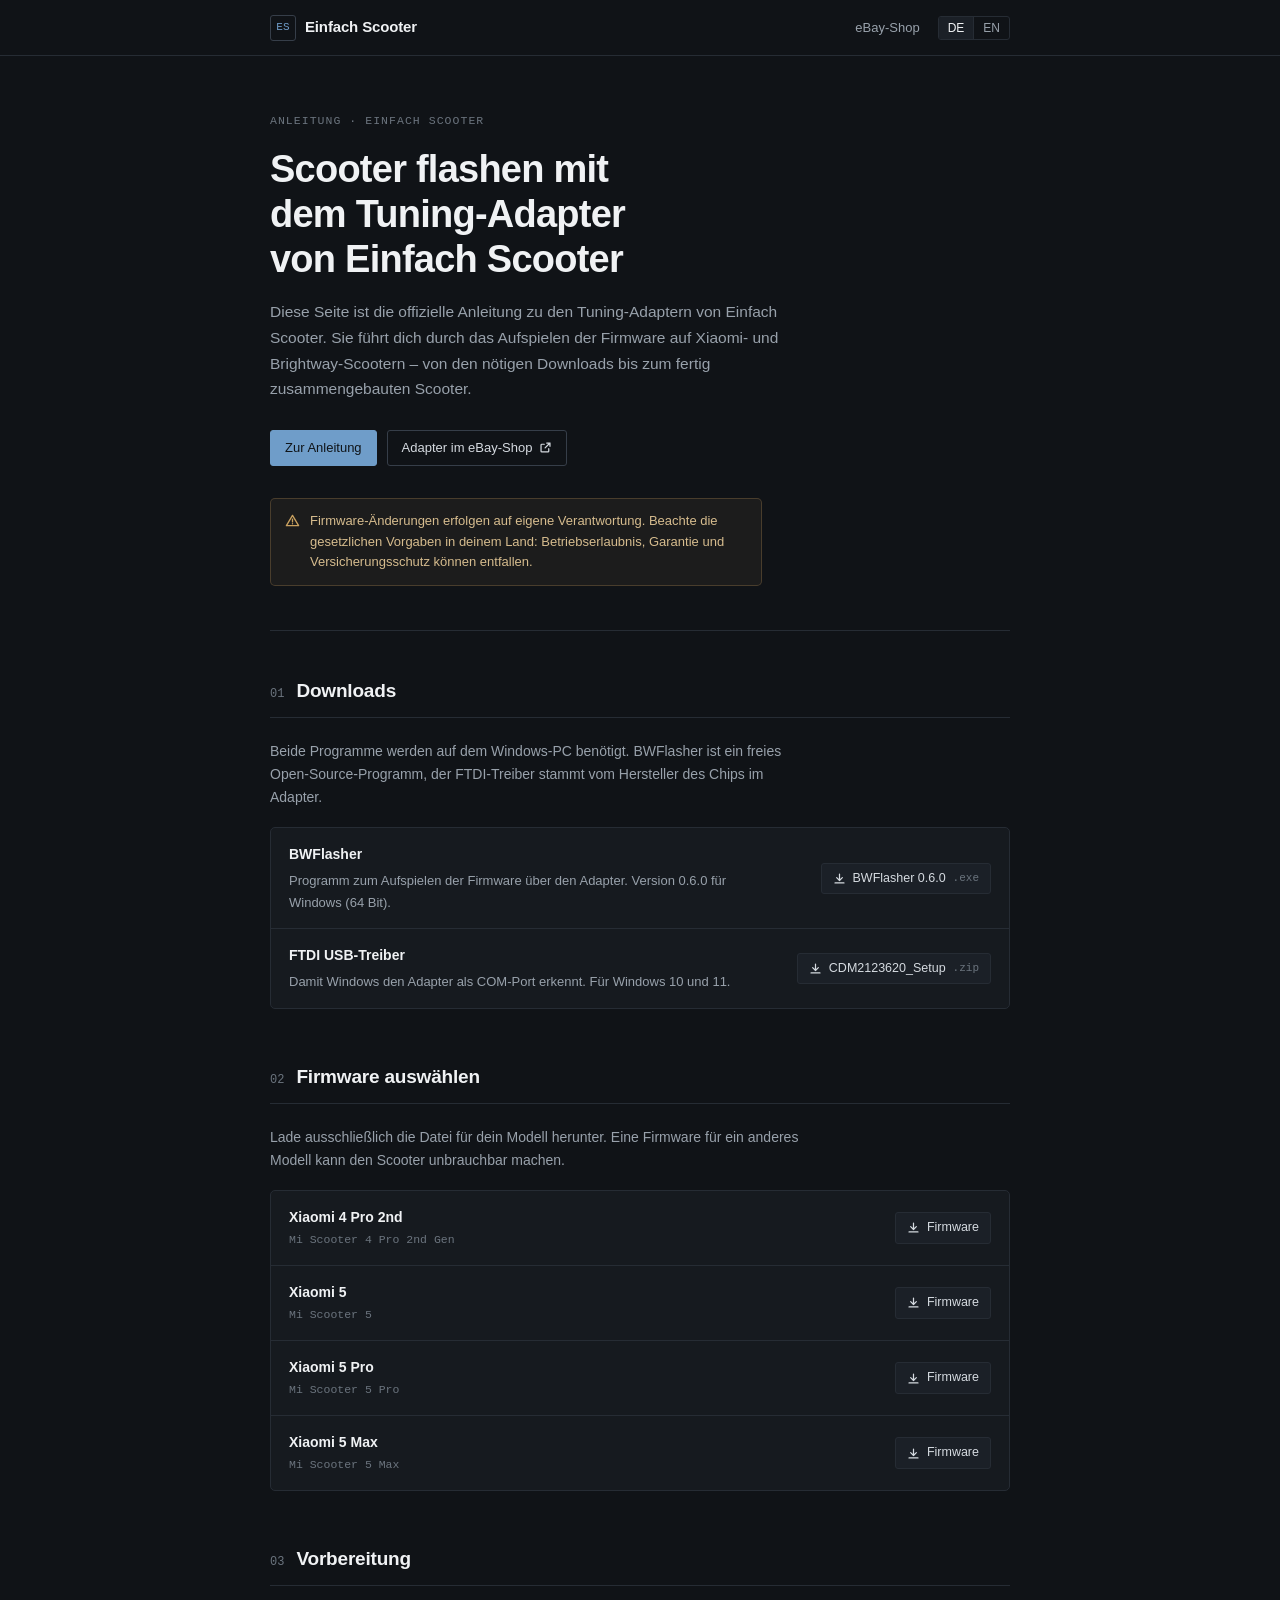
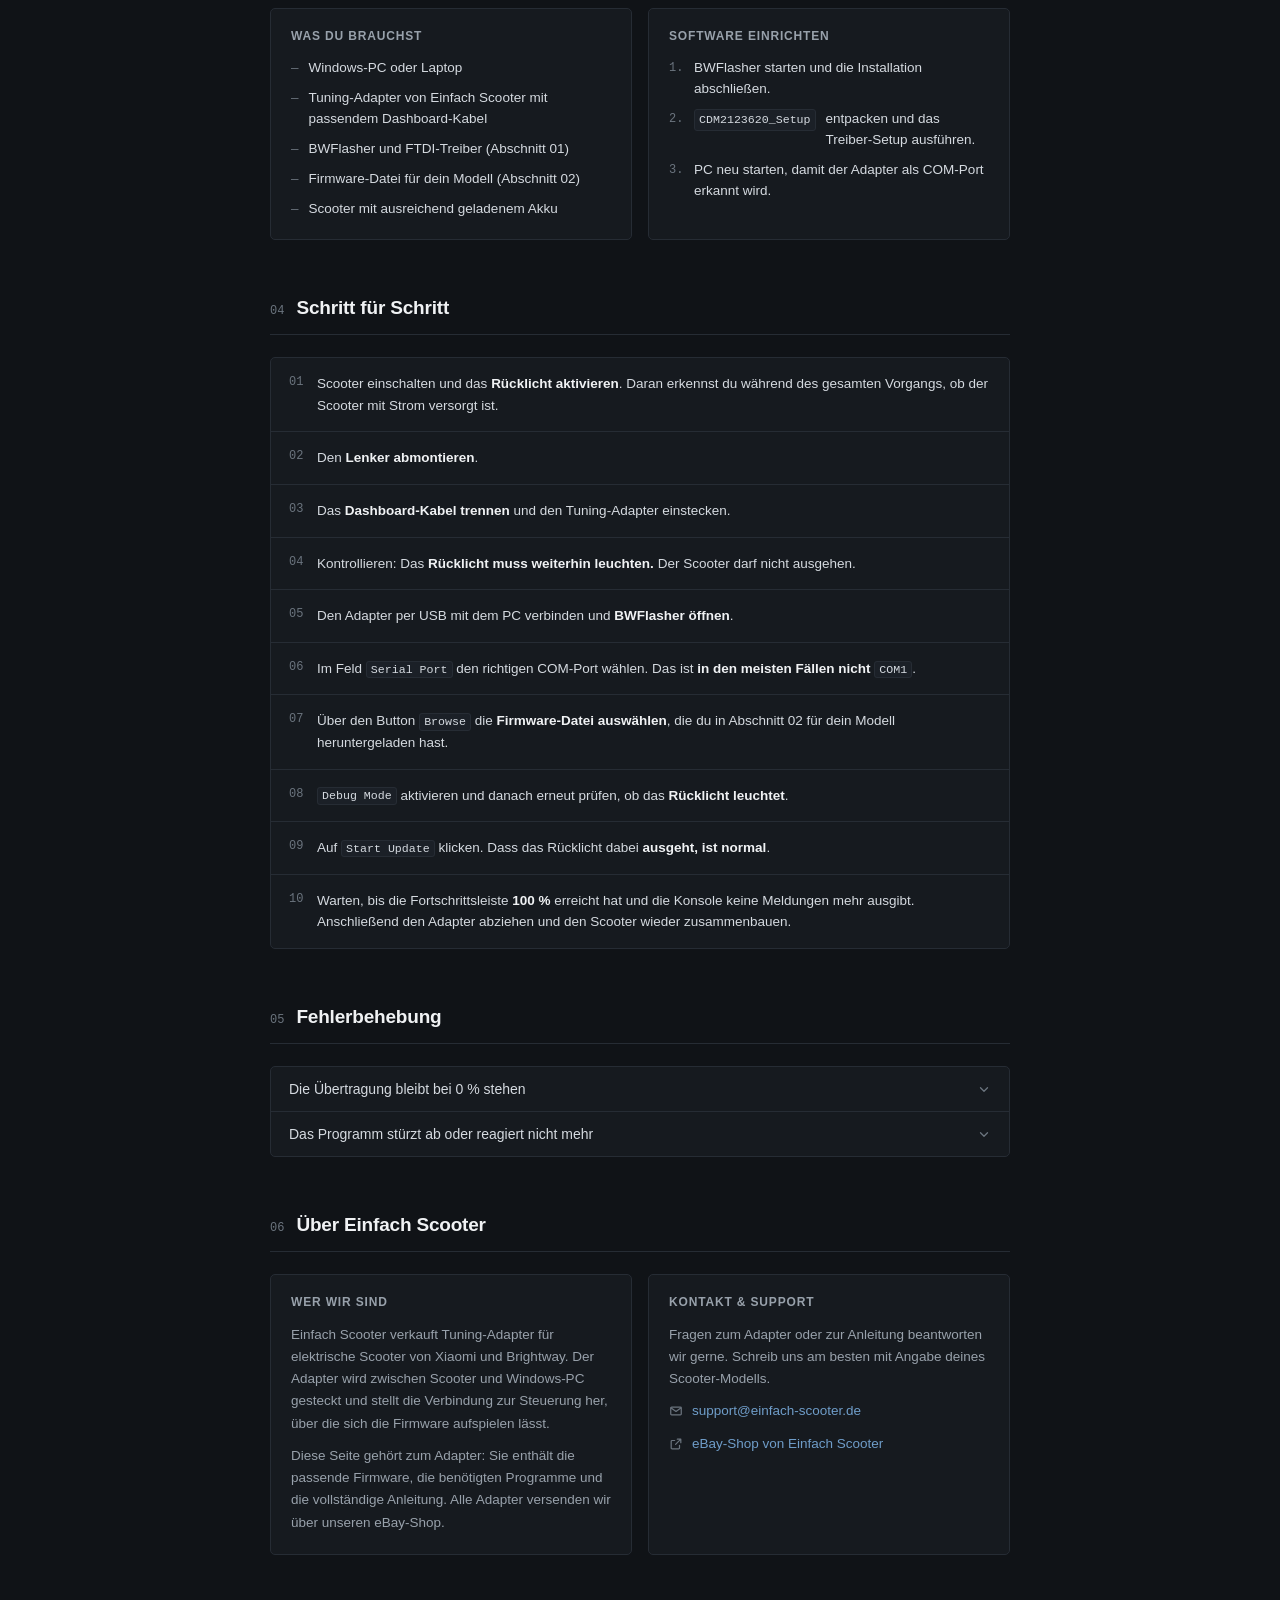
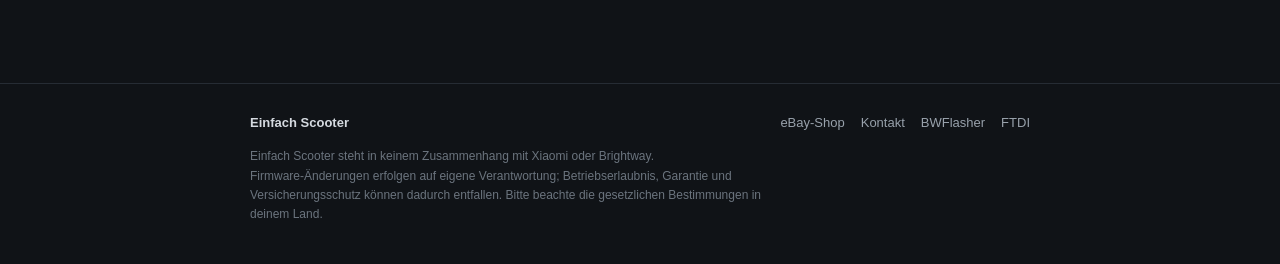
==== index.html @ 47e50030 "Updated Design" ====
<!DOCTYPE html>
<html lang="de">
<head>
  <meta charset="UTF-8">
  <meta name="viewport" content="width=device-width, initial-scale=1.0">

  <!-- ─── SUCHMASCHINEN ──────────────────────────────────────────
       Der Markenname steht bewusst am Anfang von Titel und
       Beschreibung und wiederholt sich in Überschrift, Fließtext
       und den strukturierten Daten weiter unten. -->
  <title>Einfach Scooter – Tuning-Adapter für Xiaomi- und Brightway-Scooter</title>
  <meta name="description" content="Einfach Scooter: Tuning-Adapter für Xiaomi- und Brightway-E-Scooter. Die offizielle Anleitung zum Aufspielen der Firmware – Schritt für Schritt, mit Downloads und Support.">
  <meta name="author" content="Einfach Scooter">
  <meta name="robots" content="index, follow, max-image-preview:large">
  <link rel="canonical" href="https://einfach-scooter.de/">

  <meta property="og:site_name" content="Einfach Scooter">
  <meta property="og:title" content="Einfach Scooter – Tuning-Adapter für Xiaomi- und Brightway-Scooter">
  <meta property="og:description" content="Die offizielle Anleitung von Einfach Scooter: Firmware auf Xiaomi- und Brightway-Scooter aufspielen – Schritt für Schritt.">
  <meta property="og:type" content="website">
  <meta property="og:url" content="https://einfach-scooter.de/">
  <meta property="og:locale" content="de_DE">
  <meta property="og:locale:alternate" content="en_US">
  <meta name="twitter:card" content="summary">

  <link rel="icon" href="assets/favicon.svg" type="image/svg+xml">

  <!-- Stylesheets: Tokens → Basis → Layout → Komponenten (Reihenfolge beachten) -->
  <link rel="stylesheet" href="assets/css/tokens.css">
  <link rel="stylesheet" href="assets/css/base.css">
  <link rel="stylesheet" href="assets/css/layout.css">
  <link rel="stylesheet" href="assets/css/components.css">

  <!-- Skripte: translations.js vor i18n.js, alle mit defer -->
  <script src="assets/js/translations.js" defer></script>
  <script src="assets/js/i18n.js" defer></script>
  <script src="assets/js/main.js" defer></script>

  <!-- ─── STRUKTURIERTE DATEN ────────────────────────────────────
       Sagt Google, dass hinter der Domain das Unternehmen
       "Einfach Scooter" steht, und verknüpft es mit dem eBay-Shop.
       Muss inline stehen (JSON-LD lässt sich nicht auslagern). -->
  <script type="application/ld+json">
  {
    "@context": "https://schema.org",
    "@graph": [
      {
        "@type": "Organization",
        "@id": "https://einfach-scooter.de/#organisation",
        "name": "Einfach Scooter",
        "alternateName": ["Einfach-Scooter", "einfach-scooter.de"],
        "url": "https://einfach-scooter.de/",
        "email": "support@einfach-scooter.de",
        "description": "Einfach Scooter verkauft Tuning-Adapter, mit denen sich die Firmware von Xiaomi- und Brightway-E-Scootern über einen Windows-PC aufspielen lässt.",
        "areaServed": "DE",
        "sameAs": ["https://www.ebay.de/usr/einfach_scooter"]
      },
      {
        "@type": "WebSite",
        "@id": "https://einfach-scooter.de/#website",
        "url": "https://einfach-scooter.de/",
        "name": "Einfach Scooter",
        "alternateName": "Einfach-Scooter",
        "inLanguage": "de-DE",
        "publisher": { "@id": "https://einfach-scooter.de/#organisation" }
      },
      {
        "@type": "HowTo",
        "@id": "https://einfach-scooter.de/#anleitung",
        "name": "Scooter-Firmware mit dem Tuning-Adapter von Einfach Scooter aufspielen",
        "description": "Anleitung zum Aufspielen der Firmware auf Xiaomi- und Brightway-Scooter mit dem Tuning-Adapter von Einfach Scooter und der Software BWFlasher.",
        "inLanguage": "de-DE",
        "totalTime": "PT30M",
        "publisher": { "@id": "https://einfach-scooter.de/#organisation" },
        "supply": [
          { "@type": "HowToSupply", "name": "Xiaomi- oder Brightway-Scooter" },
          { "@type": "HowToSupply", "name": "Firmware-Datei für das eigene Modell" }
        ],
        "tool": [
          { "@type": "HowToTool", "name": "Tuning-Adapter von Einfach Scooter" },
          { "@type": "HowToTool", "name": "Windows-PC oder Laptop" },
          { "@type": "HowToTool", "name": "BWFlasher" }
        ],
        "step": [
          { "@type": "HowToStep", "position": 1, "name": "Scooter einschalten", "text": "Scooter einschalten und das Rücklicht aktivieren. Daran erkennst du während des gesamten Vorgangs, ob der Scooter mit Strom versorgt ist." },
          { "@type": "HowToStep", "position": 2, "name": "Lenker abnehmen", "text": "Den Lenker vom Scooter abmontieren." },
          { "@type": "HowToStep", "position": 3, "name": "Adapter anschließen", "text": "Das Dashboard-Kabel trennen und den Tuning-Adapter einstecken." },
          { "@type": "HowToStep", "position": 4, "name": "Stromversorgung prüfen", "text": "Kontrollieren, ob das Rücklicht weiterhin leuchtet. Der Scooter darf nicht ausgehen." },
          { "@type": "HowToStep", "position": 5, "name": "Mit dem PC verbinden", "text": "Den Adapter per USB mit dem PC verbinden und BWFlasher öffnen." },
          { "@type": "HowToStep", "position": 6, "name": "COM-Port wählen", "text": "Im Feld Serial Port den richtigen COM-Port auswählen. In den meisten Fällen ist das nicht COM1." },
          { "@type": "HowToStep", "position": 7, "name": "Firmware auswählen", "text": "Über den Button Browse die zuvor heruntergeladene Firmware-Datei für das eigene Scooter-Modell auswählen." },
          { "@type": "HowToStep", "position": 8, "name": "Debug Mode aktivieren", "text": "Debug Mode aktivieren und anschließend erneut prüfen, ob das Rücklicht leuchtet." },
          { "@type": "HowToStep", "position": 9, "name": "Übertragung starten", "text": "Auf Start Update klicken. Dass das Rücklicht dabei ausgeht, ist normal." },
          { "@type": "HowToStep", "position": 10, "name": "Abschließen", "text": "Warten, bis die Fortschrittsleiste 100 Prozent erreicht hat und die Konsole keine Meldungen mehr ausgibt. Danach den Adapter abziehen und den Scooter wieder zusammenbauen." }
        ]
      }
    ]
  }
  </script>
</head>

<body>

<!-- ─── HEADER ─────────────────────────────────────────────────── -->
<header class="site-header">
  <div class="header-inner">
    <a class="brand" href="/">
      <span class="brand-mark" aria-hidden="true">ES</span>
      <span class="brand-name">Einfach Scooter</span>
    </a>

    <div class="header-nav">
      <a class="header-link" href="https://www.ebay.de/usr/einfach_scooter" target="_blank" rel="noopener"
         data-i18n="nav.shop">eBay-Shop</a>
      <nav class="lang-switch" aria-label="Sprachauswahl" data-i18n-aria-label="nav.lang.aria">
        <button type="button" class="active" data-lang="de" aria-pressed="true" lang="de">DE</button>
        <button type="button" data-lang="en" aria-pressed="false" lang="en">EN</button>
      </nav>
    </div>
  </div>
</header>

<!-- ─── MAIN ───────────────────────────────────────────────────── -->
<main>

  <!-- EINSTIEG -->
  <section class="hero" aria-labelledby="hero-title">
    <p class="kicker" data-i18n="hero.kicker">Anleitung · Einfach Scooter</p>

    <h1 id="hero-title" data-i18n="hero.title">Scooter flashen mit dem Tuning-Adapter von Einfach Scooter</h1>

    <p class="lead" data-i18n="hero.lead">Diese Seite ist die offizielle Anleitung zu den Tuning-Adaptern von Einfach Scooter. Sie führt dich durch das Aufspielen der Firmware auf Xiaomi- und Brightway-Scootern – von den nötigen Downloads bis zum fertig zusammengebauten Scooter.</p>

    <div class="hero-actions">
      <a class="btn btn-primary" href="#anleitung" data-i18n="hero.cta.guide">Zur Anleitung</a>
      <a class="btn btn-secondary" href="https://www.ebay.de/usr/einfach_scooter" target="_blank" rel="noopener">
        <span data-i18n="hero.cta.shop">Adapter im eBay-Shop</span>
        <svg width="13" height="13" viewBox="0 0 16 16" fill="none" stroke="currentColor" stroke-width="1.5" stroke-linecap="round" stroke-linejoin="round" aria-hidden="true"><path d="M9.5 2.5h4v4M13.5 2.5 7.5 8.5M12 9.5v3a1 1 0 0 1-1 1H3.5a1 1 0 0 1-1-1V5a1 1 0 0 1 1-1h3"/></svg>
      </a>
    </div>

    <p class="notice notice-warn" role="note">
      <svg width="15" height="15" viewBox="0 0 16 16" fill="none" stroke="currentColor" stroke-width="1.4" stroke-linecap="round" stroke-linejoin="round" aria-hidden="true"><path d="M8 2.5 14.5 13.5h-13z"/><path d="M8 6.5v3"/><path d="M8 11.4v.1"/></svg>
      <span data-i18n="hero.warning">Firmware-Änderungen erfolgen auf eigene Verantwortung. Beachte die gesetzlichen Vorgaben in deinem Land: Betriebserlaubnis, Garantie und Versicherungsschutz können entfallen.</span>
    </p>
  </section>

  <!-- 01 – DOWNLOADS -->
  <section class="section" id="downloads" aria-labelledby="h-downloads">
    <div class="section-head">
      <span class="num">01</span>
      <h2 id="h-downloads">Downloads</h2>
    </div>

    <p class="section-intro" data-i18n="dl.intro">Beide Programme werden auf dem Windows-PC benötigt. BWFlasher ist ein freies Open-Source-Programm, der FTDI-Treiber stammt vom Hersteller des Chips im Adapter.</p>

    <div class="item-list">

      <div class="item">
        <div class="item-text">
          <div class="item-title">BWFlasher</div>
          <p class="item-desc" data-i18n="dl.flasher.desc">Programm zum Aufspielen der Firmware über den Adapter. Version 0.6.0 für Windows (64 Bit).</p>
        </div>
        <a class="btn btn-quiet"
           href="https://github.com/scooterteam/bw-flasher/releases/download/v0.6.0/bwflasher-v0.6.0-windows-x64.exe"
           target="_blank" rel="noopener"
           aria-label="BWFlasher Version 0.6.0 herunterladen" data-i18n-aria-label="dl.flasher.aria">
          <svg width="13" height="13" viewBox="0 0 16 16" fill="none" stroke="currentColor" stroke-width="1.5" stroke-linecap="round" stroke-linejoin="round" aria-hidden="true"><path d="M8 2.5v8M4.5 7l3.5 3.5L11.5 7M2.5 13.5h11"/></svg>
          BWFlasher 0.6.0 <span class="ext">.exe</span>
        </a>
      </div>

      <div class="item">
        <div class="item-text">
          <div class="item-title">FTDI USB-Treiber</div>
          <p class="item-desc" data-i18n="dl.driver.desc">Damit Windows den Adapter als COM-Port erkennt. Für Windows 10 und 11.</p>
        </div>
        <a class="btn btn-quiet"
           href="https://ftdichip.com/wp-content/uploads/2025/03/CDM2123620_Setup.zip"
           target="_blank" rel="noopener"
           aria-label="FTDI USB-Treiber herunterladen" data-i18n-aria-label="dl.driver.aria">
          <svg width="13" height="13" viewBox="0 0 16 16" fill="none" stroke="currentColor" stroke-width="1.5" stroke-linecap="round" stroke-linejoin="round" aria-hidden="true"><path d="M8 2.5v8M4.5 7l3.5 3.5L11.5 7M2.5 13.5h11"/></svg>
          CDM2123620_Setup <span class="ext">.zip</span>
        </a>
      </div>

    </div>
  </section>

  <!-- 02 – FIRMWARE -->
  <section class="section" id="firmware" aria-labelledby="h-firmware">
    <div class="section-head">
      <span class="num">02</span>
      <h2 id="h-firmware" data-i18n="sec.firmware">Firmware auswählen</h2>
    </div>

    <p class="section-intro" data-i18n="fw.intro">Lade ausschließlich die Datei für dein Modell herunter. Eine Firmware für ein anderes Modell kann den Scooter unbrauchbar machen.</p>

    <div class="item-list">

      <div class="item">
        <div class="item-text">
          <div class="item-title">Xiaomi 4 Pro 2nd</div>
          <div class="item-sub">Mi Scooter 4 Pro 2nd Gen</div>
        </div>
        <a class="btn btn-quiet"
           href="https://drive.google.com/file/d/1cXcERYIk_3RZgrzDqdbPtiiTFW8TCHFD/view?usp=drive_link"
           target="_blank" rel="noopener"
           aria-label="Firmware für Xiaomi 4 Pro 2nd herunterladen" data-i18n-aria-label="fw.4pro2nd.aria">
          <svg width="13" height="13" viewBox="0 0 16 16" fill="none" stroke="currentColor" stroke-width="1.5" stroke-linecap="round" stroke-linejoin="round" aria-hidden="true"><path d="M8 2.5v8M4.5 7l3.5 3.5L11.5 7M2.5 13.5h11"/></svg>
          Firmware
        </a>
      </div>

      <div class="item">
        <div class="item-text">
          <div class="item-title">Xiaomi 5</div>
          <div class="item-sub">Mi Scooter 5</div>
        </div>
        <a class="btn btn-quiet"
           href="https://drive.google.com/file/d/1UgfIK0ndv4GoPXxU4kr4a2miVh7mh7or/view?usp=drive_link"
           target="_blank" rel="noopener"
           aria-label="Firmware für Xiaomi 5 herunterladen" data-i18n-aria-label="fw.5.aria">
          <svg width="13" height="13" viewBox="0 0 16 16" fill="none" stroke="currentColor" stroke-width="1.5" stroke-linecap="round" stroke-linejoin="round" aria-hidden="true"><path d="M8 2.5v8M4.5 7l3.5 3.5L11.5 7M2.5 13.5h11"/></svg>
          Firmware
        </a>
      </div>

      <div class="item">
        <div class="item-text">
          <div class="item-title">Xiaomi 5 Pro</div>
          <div class="item-sub">Mi Scooter 5 Pro</div>
        </div>
        <a class="btn btn-quiet"
           href="https://drive.google.com/file/d/1-yK7X5Hzifv_BhWmn2svs27mrVb_5btl/view?usp=drive_link"
           target="_blank" rel="noopener"
           aria-label="Firmware für Xiaomi 5 Pro herunterladen" data-i18n-aria-label="fw.5pro.aria">
          <svg width="13" height="13" viewBox="0 0 16 16" fill="none" stroke="currentColor" stroke-width="1.5" stroke-linecap="round" stroke-linejoin="round" aria-hidden="true"><path d="M8 2.5v8M4.5 7l3.5 3.5L11.5 7M2.5 13.5h11"/></svg>
          Firmware
        </a>
      </div>

      <div class="item">
        <div class="item-text">
          <div class="item-title">Xiaomi 5 Max</div>
          <div class="item-sub">Mi Scooter 5 Max</div>
        </div>
        <a class="btn btn-quiet"
           href="https://drive.google.com/file/d/1B_A8j-EfOqr08F6HRNw8s_yZGOCofx04/view?usp=drive_link"
           target="_blank" rel="noopener"
           aria-label="Firmware für Xiaomi 5 Max herunterladen" data-i18n-aria-label="fw.5max.aria">
          <svg width="13" height="13" viewBox="0 0 16 16" fill="none" stroke="currentColor" stroke-width="1.5" stroke-linecap="round" stroke-linejoin="round" aria-hidden="true"><path d="M8 2.5v8M4.5 7l3.5 3.5L11.5 7M2.5 13.5h11"/></svg>
          Firmware
        </a>
      </div>

    </div>
  </section>

  <!-- 03 – VORBEREITUNG -->
  <section class="section" id="vorbereitung" aria-labelledby="h-prep">
    <div class="section-head">
      <span class="num">03</span>
      <h2 id="h-prep" data-i18n="sec.prep">Vorbereitung</h2>
    </div>

    <div class="panel-grid">

      <div class="panel">
        <h3 data-i18n="prep.need.title">Was du brauchst</h3>
        <ul>
          <li data-i18n="prep.need.1">Windows-PC oder Laptop</li>
          <li data-i18n="prep.need.2">Tuning-Adapter von Einfach Scooter mit passendem Dashboard-Kabel</li>
          <li data-i18n="prep.need.3">BWFlasher und FTDI-Treiber (Abschnitt 01)</li>
          <li data-i18n="prep.need.4">Firmware-Datei für dein Modell (Abschnitt 02)</li>
          <li data-i18n="prep.need.5">Scooter mit ausreichend geladenem Akku</li>
        </ul>
      </div>

      <div class="panel">
        <h3 data-i18n="prep.setup.title">Software einrichten</h3>
        <ol>
          <li data-i18n="prep.setup.1">BWFlasher starten und die Installation abschließen.</li>
          <li data-i18n="prep.setup.2"><code>CDM2123620_Setup</code> entpacken und das Treiber-Setup ausführen.</li>
          <li data-i18n="prep.setup.3">PC neu starten, damit der Adapter als COM-Port erkannt wird.</li>
        </ol>
      </div>

    </div>
  </section>

  <!-- 04 – ANLEITUNG -->
  <section class="section" id="anleitung" aria-labelledby="h-steps">
    <div class="section-head">
      <span class="num">04</span>
      <h2 id="h-steps" data-i18n="sec.steps">Schritt für Schritt</h2>
    </div>

    <ol class="steps" aria-label="Anleitung zum Aufspielen der Firmware" data-i18n-aria-label="steps.list.aria">

      <li class="step">
        <div class="step-num">01</div>
        <div class="step-body" data-i18n="steps.1">Scooter einschalten und das <strong>Rücklicht aktivieren</strong>. Daran erkennst du während des gesamten Vorgangs, ob der Scooter mit Strom versorgt ist.</div>
      </li>

      <li class="step">
        <div class="step-num">02</div>
        <div class="step-body" data-i18n="steps.2">Den <strong>Lenker abmontieren</strong>.</div>
      </li>

      <li class="step">
        <div class="step-num">03</div>
        <div class="step-body" data-i18n="steps.3">Das <strong>Dashboard-Kabel trennen</strong> und den Tuning-Adapter einstecken.</div>
      </li>

      <li class="step">
        <div class="step-num">04</div>
        <div class="step-body" data-i18n="steps.4">Kontrollieren: Das <strong>Rücklicht muss weiterhin leuchten.</strong> Der Scooter darf nicht ausgehen.</div>
      </li>

      <li class="step">
        <div class="step-num">05</div>
        <div class="step-body" data-i18n="steps.5">Den Adapter per USB mit dem PC verbinden und <strong>BWFlasher öffnen</strong>.</div>
      </li>

      <li class="step">
        <div class="step-num">06</div>
        <div class="step-body" data-i18n="steps.6">Im Feld <code>Serial Port</code> den richtigen COM-Port wählen. Das ist <strong>in den meisten Fällen nicht</strong> <code>COM1</code>.</div>
      </li>

      <li class="step">
        <div class="step-num">07</div>
        <div class="step-body" data-i18n="steps.7">Über den Button <code>Browse</code> die <strong>Firmware-Datei auswählen</strong>, die du in Abschnitt 02 für dein Modell heruntergeladen hast.</div>
      </li>

      <li class="step">
        <div class="step-num">08</div>
        <div class="step-body" data-i18n="steps.8"><code>Debug Mode</code> aktivieren und danach erneut prüfen, ob das <strong>Rücklicht leuchtet</strong>.</div>
      </li>

      <li class="step">
        <div class="step-num">09</div>
        <div class="step-body" data-i18n="steps.9">Auf <code>Start Update</code> klicken. Dass das Rücklicht dabei <strong>ausgeht, ist normal</strong>.</div>
      </li>

      <li class="step">
        <div class="step-num">10</div>
        <div class="step-body" data-i18n="steps.10">Warten, bis die Fortschrittsleiste <strong>100&nbsp;%</strong> erreicht hat und die Konsole keine Meldungen mehr ausgibt. Anschließend den Adapter abziehen und den Scooter wieder zusammenbauen.</div>
      </li>

    </ol>
  </section>

  <!-- 05 – FEHLERBEHEBUNG -->
  <section class="section" id="hilfe" aria-labelledby="h-trouble">
    <div class="section-head">
      <span class="num">05</span>
      <h2 id="h-trouble" data-i18n="sec.trouble">Fehlerbehebung</h2>
    </div>

    <div class="faq">

      <div class="faq-item">
        <button type="button" class="faq-trigger" aria-expanded="false">
          <span data-i18n="trouble.stuck.title">Die Übertragung bleibt bei 0&nbsp;% stehen</span>
          <svg class="chevron" width="14" height="14" viewBox="0 0 16 16" fill="none" stroke="currentColor" stroke-width="1.5" stroke-linecap="round" stroke-linejoin="round" aria-hidden="true"><path d="m4 6.5 4 4 4-4"/></svg>
        </button>
        <div class="faq-body" hidden="">
          <ul>
            <li data-i18n="trouble.stuck.1">Ist der Scooter eingeschaltet? Das Rücklicht sollte leuchten.</li>
            <li data-i18n="trouble.stuck.2">Sitzen alle Verbindungen fest – Kabel, Adapter und USB?</li>
            <li data-i18n="trouble.stuck.3">Programm schließen, Scooter aus- und wieder einschalten, erneut versuchen.</li>
          </ul>
        </div>
      </div>

      <div class="faq-item">
        <button type="button" class="faq-trigger" aria-expanded="false">
          <span data-i18n="trouble.crash.title">Das Programm stürzt ab oder reagiert nicht mehr</span>
          <svg class="chevron" width="14" height="14" viewBox="0 0 16 16" fill="none" stroke="currentColor" stroke-width="1.5" stroke-linecap="round" stroke-linejoin="round" aria-hidden="true"><path d="m4 6.5 4 4 4-4"/></svg>
        </button>
        <div class="faq-body" hidden="">
          <ul>
            <li data-i18n="trouble.crash.1">Scooter ausschalten, kurz warten und wieder einschalten.</li>
            <li data-i18n="trouble.crash.2">BWFlasher neu starten und den Vorgang von vorne beginnen.</li>
          </ul>
          <p class="notice notice-ok">
            <svg width="14" height="14" viewBox="0 0 16 16" fill="none" stroke="currentColor" stroke-width="1.6" stroke-linecap="round" stroke-linejoin="round" aria-hidden="true"><path d="m3 8.5 3.5 3.5L13 5"/></svg>
            <span data-i18n="trouble.crash.note">Wenn nichts davon hilft, melde dich bei uns – per E-Mail oder direkt über den eBay-Shop. Wir helfen dir weiter.</span>
          </p>
        </div>
      </div>

    </div>
  </section>

  <!-- 06 – ÜBER & KONTAKT -->
  <section class="section" id="kontakt" aria-labelledby="h-about">
    <div class="section-head">
      <span class="num">06</span>
      <h2 id="h-about" data-i18n="sec.about">Über Einfach Scooter</h2>
    </div>

    <div class="panel-grid">

      <div class="panel">
        <h3 data-i18n="about.title">Wer wir sind</h3>
        <p data-i18n="about.p1">Einfach Scooter verkauft Tuning-Adapter für elektrische Scooter von Xiaomi und Brightway. Der Adapter wird zwischen Scooter und Windows-PC gesteckt und stellt die Verbindung zur Steuerung her, über die sich die Firmware aufspielen lässt.</p>
        <p data-i18n="about.p2">Diese Seite gehört zum Adapter: Sie enthält die passende Firmware, die benötigten Programme und die vollständige Anleitung. Alle Adapter versenden wir über unseren eBay-Shop.</p>
      </div>

      <div class="panel">
        <h3 data-i18n="contact.title">Kontakt &amp; Support</h3>
        <p data-i18n="contact.p1">Fragen zum Adapter oder zur Anleitung beantworten wir gerne. Schreib uns am besten mit Angabe deines Scooter-Modells.</p>

        <p class="contact-line">
          <svg width="14" height="14" viewBox="0 0 16 16" fill="none" stroke="currentColor" stroke-width="1.4" stroke-linecap="round" stroke-linejoin="round" aria-hidden="true"><rect x="2" y="3.5" width="12" height="9" rx="1"/><path d="m2.5 4.5 5.5 4 5.5-4"/></svg>
          <a href="mailto:support@einfach-scooter.de">support@einfach-scooter.de</a>
        </p>

        <p class="contact-line">
          <svg width="14" height="14" viewBox="0 0 16 16" fill="none" stroke="currentColor" stroke-width="1.4" stroke-linecap="round" stroke-linejoin="round" aria-hidden="true"><path d="M9.5 2.5h4v4M13.5 2.5 7.5 8.5M12 9.5v3a1 1 0 0 1-1 1H3.5a1 1 0 0 1-1-1V5a1 1 0 0 1 1-1h3"/></svg>
          <a href="https://www.ebay.de/usr/einfach_scooter" target="_blank" rel="noopener">
            <span data-i18n="contact.shop">eBay-Shop von Einfach Scooter</span>
          </a>
        </p>
      </div>

    </div>
  </section>

</main>

<!-- ─── FOOTER ─────────────────────────────────────────────────── -->
<footer class="site-footer">
  <div class="footer-inner">
    <div class="footer-top">
      <div class="footer-brand">Einfach Scooter</div>
      <div class="footer-links">
        <a href="https://www.ebay.de/usr/einfach_scooter" target="_blank" rel="noopener" data-i18n="nav.shop">eBay-Shop</a>
        <a href="mailto:support@einfach-scooter.de" data-i18n="footer.contact">Kontakt</a>
        <a href="https://github.com/scooterteam/bw-flasher" target="_blank" rel="noopener">BWFlasher</a>
        <a href="https://ftdichip.com" target="_blank" rel="noopener">FTDI</a>
      </div>
    </div>
    <p class="footer-legal" data-i18n="footer.legal">Einfach Scooter steht in keinem Zusammenhang mit Xiaomi oder Brightway. Firmware-Änderungen erfolgen auf eigene Verantwortung; Betriebserlaubnis, Garantie und Versicherungsschutz können dadurch entfallen. Bitte beachte die gesetzlichen Bestimmungen in deinem Land.</p>
  </div>
</footer>

</body>
</html>
---- assets/css/tokens.css ----
/* ─── DESIGN TOKENS ──────────────────────────────────────────────
   Einzige Quelle für Farben, Fonts, Radien und Maße.
   Werte hier ändern – nie in den Komponenten-Dateien hardcoden.

   Gestaltungsprinzip: gedeckte Töne, ein einziger Akzent, keine
   Farbverläufe, keine farbigen Schatten. Alles Dekorative wurde
   bewusst entfernt.
   ──────────────────────────────────────────────────────────────── */
:root {
  /* Flächen */
  --c-bg:           #101317;
  --c-surface:      #161a1f;
  --c-surface2:     #1b2027;
  --c-border:       #262c34;
  --c-border-hi:    #363e49;

  /* Text */
  --c-heading:      #f0f2f4;
  --c-text:         #d5dae0;
  --c-muted:        #98a1ab;
  --c-faint:        #6b747e;

  /* Akzent – sparsam einsetzen: Links, Zahlen, Fokus */
  --c-accent:       #6f9dc9;
  --c-accent-hi:    #8ab4dc;
  --c-accent-soft:  rgba(111,157,201,.10);
  --c-accent-line:  rgba(111,157,201,.28);

  /* Signalfarben */
  --c-warn:         #c9a15f;
  --c-warn-soft:    rgba(201,161,95,.07);
  --c-warn-line:    rgba(201,161,95,.25);
  --c-ok:           #79a98c;
  --c-ok-soft:      rgba(121,169,140,.07);
  --c-ok-line:      rgba(121,169,140,.22);

  /* Typografie – Systemschriften: keine externen Requests,
     kein Datentransfer an Dritte, sofortige Darstellung */
  --f-sans: -apple-system, BlinkMacSystemFont, "Segoe UI", Roboto,
            "Helvetica Neue", Arial, sans-serif;
  --f-mono: ui-monospace, SFMono-Regular, "Cascadia Mono", Consolas,
            "Liberation Mono", monospace;

  /* Radien – klein gehalten, wirkt technischer */
  --r-sm: 3px;
  --r-md: 5px;

  /* Layout */
  --max-w:    780px;
  --header-h: 56px;

  /* Breakpoint zur Dokumentation – Media Queries können keine
     Variablen nutzen. Wert: 640px (siehe components.css) */
}
---- assets/css/base.css ----
/* ─── RESET & BASE ───────────────────────────────────────────────
   Reset, Element-Defaults und globale Utilities.
   Keine Komponenten-Styles hier – die liegen in components.css.
   ──────────────────────────────────────────────────────────────── */

*, *::before, *::after { box-sizing: border-box; margin: 0; padding: 0; }

html {
  font-size: 16px;
  scroll-behavior: smooth;
  scroll-padding-top: calc(var(--header-h) + 16px);
  -webkit-text-size-adjust: 100%;
}

body {
  font-family: var(--f-sans);
  background: var(--c-bg);
  color: var(--c-text);
  font-size: 15px;
  line-height: 1.65;
  -webkit-font-smoothing: antialiased;
  overflow-x: hidden;
}

h1, h2, h3 {
  color: var(--c-heading);
  font-weight: 600;
  letter-spacing: -.01em;
  line-height: 1.25;
}

a { color: var(--c-accent); }
a:hover { color: var(--c-accent-hi); }

strong { color: var(--c-heading); font-weight: 600; }

code {
  font-family: var(--f-mono);
  font-size: .86em;
  background: var(--c-surface2);
  border: 1px solid var(--c-border);
  color: var(--c-text);
  border-radius: var(--r-sm);
  padding: .1em .35em;
  white-space: nowrap;
}

svg { display: block; flex-shrink: 0; }

/* Sichtbarer Fokus für Tastaturbedienung */
:focus-visible {
  outline: 2px solid var(--c-accent);
  outline-offset: 2px;
  border-radius: var(--r-sm);
}

/* ─── BROWSER-CHROME ─────────────────────────────────────────── */
::-webkit-scrollbar { width: 10px; }
::-webkit-scrollbar-track { background: var(--c-bg); }
::-webkit-scrollbar-thumb { background: var(--c-border); border-radius: 5px; }
::-webkit-scrollbar-thumb:hover { background: var(--c-border-hi); }

::selection { background: var(--c-accent-line); color: var(--c-heading); }
---- assets/css/layout.css ----
/* ─── LAYOUT ─────────────────────────────────────────────────────
   Seitengerüst: Header, Content-Wrapper, Abschnitte, Footer.
   ──────────────────────────────────────────────────────────────── */

/* ─── HEADER ─────────────────────────────────────────────────── */
.site-header {
  position: fixed;
  top: 0; left: 0; right: 0;
  z-index: 100;
  height: var(--header-h);
  background: var(--c-bg);
  border-bottom: 1px solid var(--c-border);
}

.header-inner {
  max-width: var(--max-w);
  height: 100%;
  margin: 0 auto;
  padding: 0 20px;
  display: flex;
  align-items: center;
  justify-content: space-between;
  gap: 16px;
}

.brand {
  display: flex;
  align-items: center;
  gap: 9px;
  text-decoration: none;
  color: inherit;
}

.brand-mark {
  width: 26px;
  height: 26px;
  border: 1px solid var(--c-border-hi);
  border-radius: var(--r-sm);
  display: flex;
  align-items: center;
  justify-content: center;
  font-family: var(--f-mono);
  font-size: 11px;
  font-weight: 500;
  color: var(--c-accent);
  letter-spacing: .02em;
}

.brand-name {
  font-size: 15px;
  font-weight: 600;
  color: var(--c-heading);
  letter-spacing: -.01em;
  white-space: nowrap;
}

.header-nav {
  display: flex;
  align-items: center;
  gap: 18px;
}

.header-link {
  font-size: 13px;
  color: var(--c-muted);
  text-decoration: none;
  white-space: nowrap;
}

.header-link:hover { color: var(--c-text); }

@media (max-width: 640px) {
  .header-link { display: none; }
}

/* ─── CONTENT ────────────────────────────────────────────────── */
main {
  max-width: var(--max-w);
  margin: 0 auto;
  padding: var(--header-h) 20px 72px;
}

.section { margin-bottom: 56px; }

.section-head {
  display: flex;
  align-items: baseline;
  gap: 12px;
  padding-bottom: 12px;
  margin-bottom: 22px;
  border-bottom: 1px solid var(--c-border);
}

.section-head .num {
  font-family: var(--f-mono);
  font-size: 12px;
  color: var(--c-faint);
}

.section-head h2 {
  font-size: 19px;
}

.section-intro {
  font-size: 14px;
  color: var(--c-muted);
  margin-bottom: 18px;
  max-width: 68ch;
}

/* ─── FOOTER ─────────────────────────────────────────────────── */
.site-footer {
  border-top: 1px solid var(--c-border);
  padding: 28px 20px 40px;
}

.footer-inner {
  max-width: var(--max-w);
  margin: 0 auto;
  display: flex;
  flex-direction: column;
  gap: 14px;
}

.footer-top {
  display: flex;
  align-items: center;
  justify-content: space-between;
  flex-wrap: wrap;
  gap: 12px;
}

.footer-brand {
  font-size: 13px;
  font-weight: 600;
  color: var(--c-text);
}

.footer-links {
  display: flex;
  flex-wrap: wrap;
  gap: 16px;
}

.footer-links a {
  font-size: 13px;
  color: var(--c-muted);
  text-decoration: none;
}

.footer-links a:hover { color: var(--c-accent-hi); }

.footer-legal {
  font-size: 12px;
  color: var(--c-faint);
  line-height: 1.6;
  max-width: 78ch;
}
---- assets/css/components.css ----
/* ─── KOMPONENTEN ────────────────────────────────────────────────
   Ein Block pro Baustein, jeweils mit seinen eigenen Media Queries.
   Reihenfolge entspricht dem Seitenaufbau.

   Wiederverwendet wird vor allem:
   .btn        – alle Schaltflächen und Download-Links
   .item-list  – gerahmte Liste mit Haarlinien (Downloads, Firmware)
   .panel      – gerahmter Kasten (Vorbereitung, Kontakt)
   ──────────────────────────────────────────────────────────────── */

/* ─── SPRACHUMSCHALTER ───────────────────────────────────────── */
.lang-switch {
  display: flex;
  border: 1px solid var(--c-border);
  border-radius: var(--r-sm);
  overflow: hidden;
}

.lang-switch button {
  background: transparent;
  border: none;
  border-right: 1px solid var(--c-border);
  color: var(--c-muted);
  font-family: var(--f-sans);
  font-size: 12px;
  font-weight: 500;
  padding: 4px 9px;
  cursor: pointer;
}

.lang-switch button:last-child { border-right: none; }
.lang-switch button:hover { color: var(--c-text); }

.lang-switch button.active {
  background: var(--c-surface2);
  color: var(--c-heading);
}

/* ─── BUTTONS ────────────────────────────────────────────────── */
.btn {
  display: inline-flex;
  align-items: center;
  gap: 7px;
  padding: 8px 14px;
  border-radius: var(--r-sm);
  border: 1px solid transparent;
  font-family: var(--f-sans);
  font-size: 13px;
  font-weight: 500;
  line-height: 1.4;
  text-decoration: none;
  white-space: nowrap;
  cursor: pointer;
}

.btn-primary {
  background: var(--c-accent);
  border-color: var(--c-accent);
  color: #0f1418;
}

.btn-primary:hover {
  background: var(--c-accent-hi);
  border-color: var(--c-accent-hi);
  color: #0f1418;
}

.btn-secondary {
  background: transparent;
  border-color: var(--c-border-hi);
  color: var(--c-text);
}

.btn-secondary:hover {
  border-color: var(--c-muted);
  color: var(--c-heading);
}

/* Schlanke Variante in Listenzeilen */
.btn-quiet {
  background: var(--c-surface2);
  border-color: var(--c-border);
  color: var(--c-text);
  font-size: 12.5px;
  padding: 6px 11px;
}

.btn-quiet:hover {
  border-color: var(--c-border-hi);
  color: var(--c-heading);
}

.btn .ext { color: var(--c-faint); font-family: var(--f-mono); font-size: 11px; }
.btn-primary .ext { color: rgba(15,20,24,.55); }

/* ─── HERO ───────────────────────────────────────────────────── */
.hero {
  padding: 56px 0 44px;
  border-bottom: 1px solid var(--c-border);
  margin-bottom: 48px;
}

.hero .kicker {
  font-family: var(--f-mono);
  font-size: 11.5px;
  letter-spacing: .09em;
  text-transform: uppercase;
  color: var(--c-faint);
  margin-bottom: 16px;
}

.hero h1 {
  font-size: clamp(27px, 4.6vw, 38px);
  line-height: 1.18;
  letter-spacing: -.02em;
  max-width: 20ch;
}

.hero .lead {
  margin-top: 18px;
  font-size: 15.5px;
  color: var(--c-muted);
  max-width: 64ch;
}

.hero-actions {
  display: flex;
  flex-wrap: wrap;
  gap: 10px;
  margin-top: 28px;
}

/* ─── HINWEISKASTEN ──────────────────────────────────────────── */
.notice {
  display: flex;
  align-items: flex-start;
  gap: 10px;
  padding: 12px 14px;
  border-radius: var(--r-md);
  font-size: 13px;
  line-height: 1.6;
  border: 1px solid var(--c-border);
  background: var(--c-surface);
  color: var(--c-muted);
}

.notice svg { margin-top: 2px; }

.notice-warn {
  background: var(--c-warn-soft);
  border-color: var(--c-warn-line);
  color: #d6bc8e;
}

.notice-warn svg { color: var(--c-warn); }

.notice-ok {
  background: var(--c-ok-soft);
  border-color: var(--c-ok-line);
  color: #a2c9b0;
}

.hero .notice { margin-top: 32px; max-width: 68ch; }

/* ─── GERAHMTE LISTE (Downloads, Firmware) ───────────────────── */
.item-list {
  border: 1px solid var(--c-border);
  border-radius: var(--r-md);
  background: var(--c-surface);
}

.item {
  display: flex;
  align-items: center;
  justify-content: space-between;
  gap: 16px;
  padding: 15px 18px;
  border-bottom: 1px solid var(--c-border);
}

.item:last-child { border-bottom: none; }

.item-text { min-width: 0; }

.item-title {
  font-size: 14px;
  font-weight: 600;
  color: var(--c-heading);
}

.item-sub {
  font-family: var(--f-mono);
  font-size: 11.5px;
  color: var(--c-faint);
  margin-top: 2px;
}

.item-desc {
  font-size: 13px;
  color: var(--c-muted);
  margin-top: 4px;
  max-width: 62ch;
}

@media (max-width: 640px) {
  .item { flex-direction: column; align-items: flex-start; gap: 12px; }
  .item .btn { width: 100%; justify-content: center; }
}

/* ─── PANEL (Vorbereitung, Kontakt) ──────────────────────────── */
.panel-grid {
  display: grid;
  grid-template-columns: 1fr 1fr;
  gap: 16px;
}

@media (max-width: 640px) {
  .panel-grid { grid-template-columns: 1fr; }
}

.panel {
  border: 1px solid var(--c-border);
  border-radius: var(--r-md);
  background: var(--c-surface);
  padding: 20px;
}

.panel h3 {
  font-size: 12px;
  font-weight: 600;
  text-transform: uppercase;
  letter-spacing: .07em;
  color: var(--c-muted);
  margin-bottom: 14px;
}

.panel ul, .panel ol {
  list-style: none;
  display: flex;
  flex-direction: column;
  gap: 9px;
}

.panel li {
  display: flex;
  align-items: flex-start;
  gap: 10px;
  font-size: 13.5px;
  line-height: 1.55;
}

.panel ul li::before {
  content: '–';
  color: var(--c-faint);
  flex-shrink: 0;
}

.panel ol { counter-reset: step; }
.panel ol li { counter-increment: step; }

.panel ol li::before {
  content: counter(step) '.';
  font-family: var(--f-mono);
  font-size: 12px;
  color: var(--c-faint);
  flex-shrink: 0;
  min-width: 15px;
  margin-top: 1px;
}

.panel p {
  font-size: 13.5px;
  color: var(--c-muted);
  line-height: 1.65;
}

.panel p + p { margin-top: 10px; }

/* ─── ARBEITSSCHRITTE ────────────────────────────────────────── */
.steps {
  list-style: none;
  border: 1px solid var(--c-border);
  border-radius: var(--r-md);
  background: var(--c-surface);
}

.step {
  display: grid;
  grid-template-columns: 46px 1fr;
  border-bottom: 1px solid var(--c-border);
}

.step:last-child { border-bottom: none; }

.step-num {
  font-family: var(--f-mono);
  font-size: 12px;
  color: var(--c-faint);
  padding: 15px 0 15px 18px;
}

.step-body {
  padding: 15px 18px 15px 0;
  font-size: 13.5px;
  line-height: 1.6;
}

/* ─── FEHLERBEHEBUNG (Accordion) ─────────────────────────────── */
.faq {
  border: 1px solid var(--c-border);
  border-radius: var(--r-md);
  background: var(--c-surface);
}

.faq-item { border-bottom: 1px solid var(--c-border); }
.faq-item:last-child { border-bottom: none; }

.faq-trigger {
  width: 100%;
  display: flex;
  align-items: center;
  justify-content: space-between;
  gap: 12px;
  padding: 14px 18px;
  background: transparent;
  border: none;
  color: var(--c-text);
  font-family: var(--f-sans);
  font-size: 14px;
  font-weight: 500;
  text-align: left;
  cursor: pointer;
}

.faq-trigger:hover { color: var(--c-heading); }

.faq-trigger .chevron {
  color: var(--c-faint);
  transition: transform .2s ease;
}

.faq-item.open .faq-trigger { color: var(--c-heading); }
.faq-item.open .chevron { transform: rotate(180deg); }

.faq-body { padding: 0 18px 16px; }

.faq-body ul {
  list-style: none;
  display: flex;
  flex-direction: column;
  gap: 8px;
}

.faq-body li {
  display: flex;
  align-items: flex-start;
  gap: 10px;
  font-size: 13.5px;
  color: var(--c-muted);
  line-height: 1.55;
}

.faq-body li::before {
  content: '–';
  color: var(--c-faint);
  flex-shrink: 0;
}

.faq-body .notice { margin-top: 14px; }

/* ─── KONTAKT ────────────────────────────────────────────────── */
.contact-line {
  display: flex;
  align-items: center;
  gap: 9px;
  font-size: 13.5px;
  margin-top: 12px;
}

.contact-line svg { color: var(--c-faint); }
.contact-line a { text-decoration: none; }
.contact-line a:hover { text-decoration: underline; }
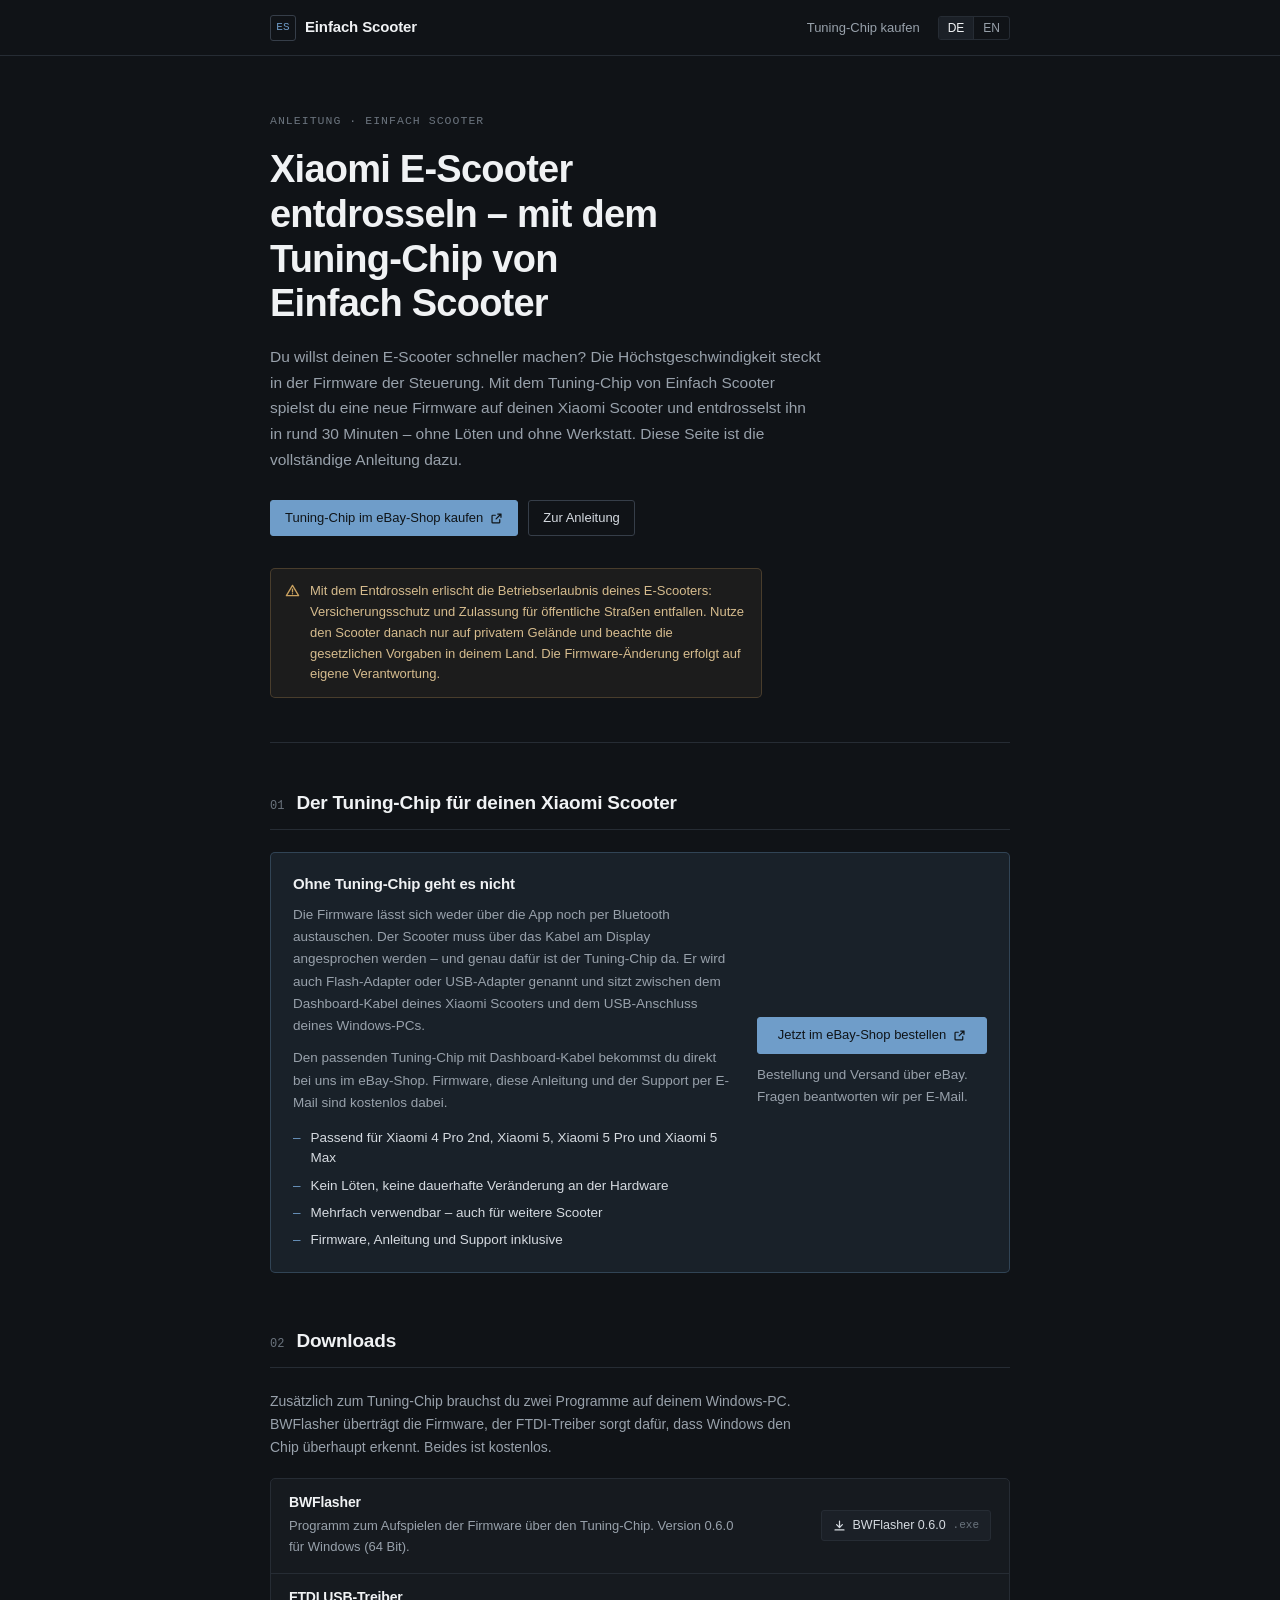
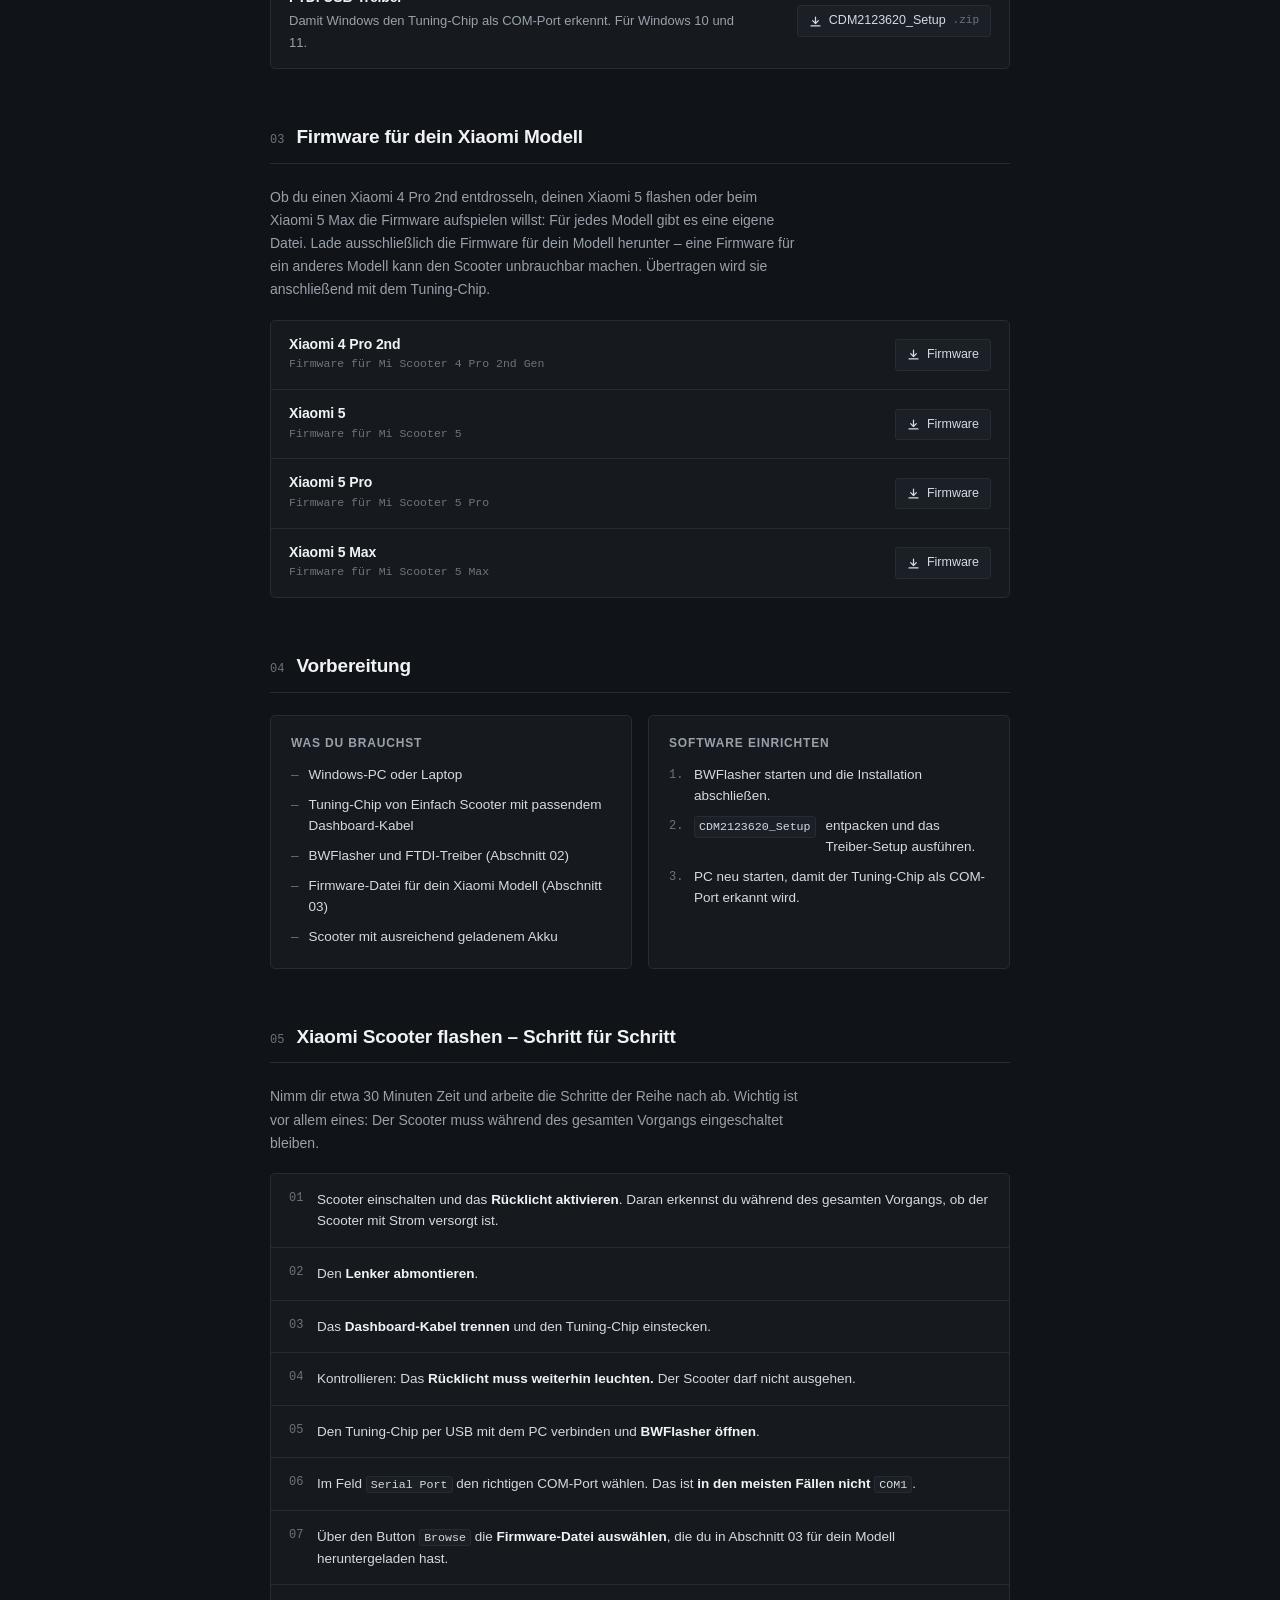
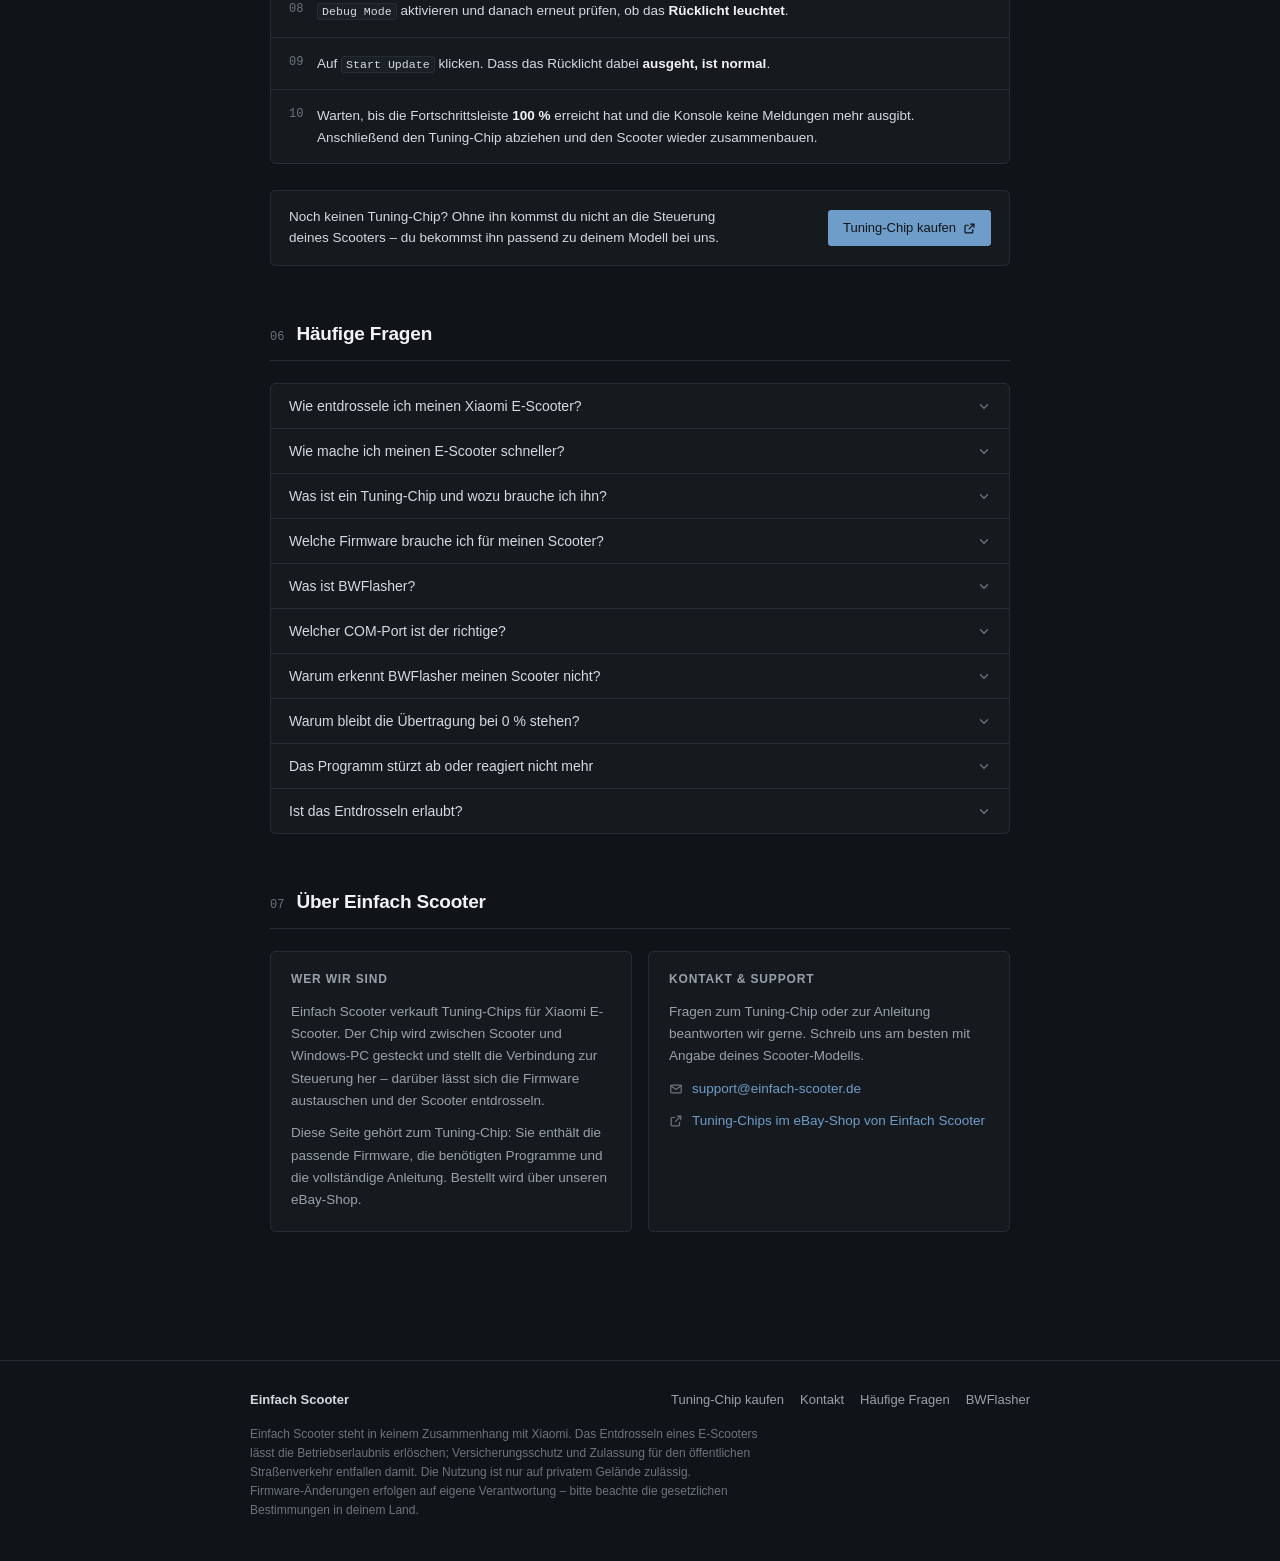
==== commit 38bfabc8: "Added Questions for better Google Indexing" ====
--- a/index.html
+++ b/index.html
@@ -5,18 +5,19 @@
   <meta name="viewport" content="width=device-width, initial-scale=1.0">
 
   <!-- ─── SUCHMASCHINEN ──────────────────────────────────────────
-       Der Markenname steht bewusst am Anfang von Titel und
-       Beschreibung und wiederholt sich in Überschrift, Fließtext
-       und den strukturierten Daten weiter unten. -->
-  <title>Einfach Scooter – Tuning-Adapter für Xiaomi- und Brightway-Scooter</title>
-  <meta name="description" content="Einfach Scooter: Tuning-Adapter für Xiaomi- und Brightway-E-Scooter. Die offizielle Anleitung zum Aufspielen der Firmware – Schritt für Schritt, mit Downloads und Support.">
+       Titel und Beschreibung decken beides ab: das, wonach Nutzer
+       suchen ("entdrosseln", "schneller machen", "Tuning-Chip"),
+       und den Markennamen. Beides wiederholt sich in Überschriften,
+       Fließtext, FAQ und den strukturierten Daten weiter unten. -->
+  <title>Xiaomi E-Scooter entdrosseln – Tuning-Chip von Einfach Scooter</title>
+  <meta name="description" content="Xiaomi E-Scooter entdrosseln und schneller machen: Anleitung von Einfach Scooter zum Flashen der Firmware mit dem Tuning-Chip. Downloads, 10 Schritte, Support.">
   <meta name="author" content="Einfach Scooter">
   <meta name="robots" content="index, follow, max-image-preview:large">
   <link rel="canonical" href="https://einfach-scooter.de/">
 
   <meta property="og:site_name" content="Einfach Scooter">
-  <meta property="og:title" content="Einfach Scooter – Tuning-Adapter für Xiaomi- und Brightway-Scooter">
-  <meta property="og:description" content="Die offizielle Anleitung von Einfach Scooter: Firmware auf Xiaomi- und Brightway-Scooter aufspielen – Schritt für Schritt.">
+  <meta property="og:title" content="Xiaomi E-Scooter entdrosseln – Tuning-Chip von Einfach Scooter">
+  <meta property="og:description" content="So machst du deinen Xiaomi E-Scooter schneller: Firmware flashen mit dem Tuning-Chip von Einfach Scooter – Schritt für Schritt erklärt.">
   <meta property="og:type" content="website">
   <meta property="og:url" content="https://einfach-scooter.de/">
   <meta property="og:locale" content="de_DE">
@@ -37,9 +38,11 @@
   <script src="assets/js/main.js" defer></script>
 
   <!-- ─── STRUKTURIERTE DATEN ────────────────────────────────────
-       Sagt Google, dass hinter der Domain das Unternehmen
-       "Einfach Scooter" steht, und verknüpft es mit dem eBay-Shop.
-       Muss inline stehen (JSON-LD lässt sich nicht auslagern). -->
+       Organization + WebSite ordnen die Domain dem Unternehmen zu,
+       HowTo beschreibt die Anleitung, FAQPage die häufigen Fragen.
+       Wichtig: Die Texte hier müssen inhaltlich dem sichtbaren
+       Text der Seite entsprechen. Muss inline stehen (JSON-LD
+       lässt sich nicht auslagern). -->
   <script type="application/ld+json">
   {
     "@context": "https://schema.org",
@@ -51,7 +54,7 @@
         "alternateName": ["Einfach-Scooter", "einfach-scooter.de"],
         "url": "https://einfach-scooter.de/",
         "email": "support@einfach-scooter.de",
-        "description": "Einfach Scooter verkauft Tuning-Adapter, mit denen sich die Firmware von Xiaomi- und Brightway-E-Scootern über einen Windows-PC aufspielen lässt.",
+        "description": "Einfach Scooter verkauft Tuning-Chips (Flash-Adapter), mit denen sich die Firmware von Xiaomi E-Scootern über einen Windows-PC austauschen lässt.",
         "areaServed": "DE",
         "sameAs": ["https://www.ebay.de/usr/einfach_scooter"]
       },
@@ -67,31 +70,88 @@
       {
         "@type": "HowTo",
         "@id": "https://einfach-scooter.de/#anleitung",
-        "name": "Scooter-Firmware mit dem Tuning-Adapter von Einfach Scooter aufspielen",
-        "description": "Anleitung zum Aufspielen der Firmware auf Xiaomi- und Brightway-Scooter mit dem Tuning-Adapter von Einfach Scooter und der Software BWFlasher.",
+        "name": "Xiaomi E-Scooter entdrosseln: Firmware mit dem Tuning-Chip flashen",
+        "description": "Anleitung von Einfach Scooter, um einen Xiaomi E-Scooter zu entdrosseln: Mit dem Tuning-Chip und der Software BWFlasher wird eine neue Firmware auf die Steuerung des Scooters übertragen.",
         "inLanguage": "de-DE",
         "totalTime": "PT30M",
         "publisher": { "@id": "https://einfach-scooter.de/#organisation" },
         "supply": [
-          { "@type": "HowToSupply", "name": "Xiaomi- oder Brightway-Scooter" },
+          { "@type": "HowToSupply", "name": "Xiaomi E-Scooter" },
           { "@type": "HowToSupply", "name": "Firmware-Datei für das eigene Modell" }
         ],
         "tool": [
-          { "@type": "HowToTool", "name": "Tuning-Adapter von Einfach Scooter" },
+          { "@type": "HowToTool", "name": "Tuning-Chip von Einfach Scooter" },
           { "@type": "HowToTool", "name": "Windows-PC oder Laptop" },
           { "@type": "HowToTool", "name": "BWFlasher" }
         ],
         "step": [
           { "@type": "HowToStep", "position": 1, "name": "Scooter einschalten", "text": "Scooter einschalten und das Rücklicht aktivieren. Daran erkennst du während des gesamten Vorgangs, ob der Scooter mit Strom versorgt ist." },
-          { "@type": "HowToStep", "position": 2, "name": "Lenker abnehmen", "text": "Den Lenker vom Scooter abmontieren." },
-          { "@type": "HowToStep", "position": 3, "name": "Adapter anschließen", "text": "Das Dashboard-Kabel trennen und den Tuning-Adapter einstecken." },
-          { "@type": "HowToStep", "position": 4, "name": "Stromversorgung prüfen", "text": "Kontrollieren, ob das Rücklicht weiterhin leuchtet. Der Scooter darf nicht ausgehen." },
-          { "@type": "HowToStep", "position": 5, "name": "Mit dem PC verbinden", "text": "Den Adapter per USB mit dem PC verbinden und BWFlasher öffnen." },
-          { "@type": "HowToStep", "position": 6, "name": "COM-Port wählen", "text": "Im Feld Serial Port den richtigen COM-Port auswählen. In den meisten Fällen ist das nicht COM1." },
-          { "@type": "HowToStep", "position": 7, "name": "Firmware auswählen", "text": "Über den Button Browse die zuvor heruntergeladene Firmware-Datei für das eigene Scooter-Modell auswählen." },
-          { "@type": "HowToStep", "position": 8, "name": "Debug Mode aktivieren", "text": "Debug Mode aktivieren und anschließend erneut prüfen, ob das Rücklicht leuchtet." },
+          { "@type": "HowToStep", "position": 2, "name": "Lenker abnehmen", "text": "Den Lenker abmontieren." },
+          { "@type": "HowToStep", "position": 3, "name": "Tuning-Chip anschließen", "text": "Das Dashboard-Kabel trennen und den Tuning-Chip einstecken." },
+          { "@type": "HowToStep", "position": 4, "name": "Stromversorgung prüfen", "text": "Kontrollieren: Das Rücklicht muss weiterhin leuchten. Der Scooter darf nicht ausgehen." },
+          { "@type": "HowToStep", "position": 5, "name": "Mit dem PC verbinden", "text": "Den Tuning-Chip per USB mit dem PC verbinden und BWFlasher öffnen." },
+          { "@type": "HowToStep", "position": 6, "name": "COM-Port wählen", "text": "Im Feld Serial Port den richtigen COM-Port wählen. Das ist in den meisten Fällen nicht COM1." },
+          { "@type": "HowToStep", "position": 7, "name": "Firmware auswählen", "text": "Über den Button Browse die Firmware-Datei auswählen, die du in Abschnitt 03 für dein Modell heruntergeladen hast." },
+          { "@type": "HowToStep", "position": 8, "name": "Debug Mode aktivieren", "text": "Debug Mode aktivieren und danach erneut prüfen, ob das Rücklicht leuchtet." },
           { "@type": "HowToStep", "position": 9, "name": "Übertragung starten", "text": "Auf Start Update klicken. Dass das Rücklicht dabei ausgeht, ist normal." },
-          { "@type": "HowToStep", "position": 10, "name": "Abschließen", "text": "Warten, bis die Fortschrittsleiste 100 Prozent erreicht hat und die Konsole keine Meldungen mehr ausgibt. Danach den Adapter abziehen und den Scooter wieder zusammenbauen." }
+          { "@type": "HowToStep", "position": 10, "name": "Abschließen", "text": "Warten, bis die Fortschrittsleiste 100 % erreicht hat und die Konsole keine Meldungen mehr ausgibt. Anschließend den Tuning-Chip abziehen und den Scooter wieder zusammenbauen." }
+        ]
+      },
+      {
+        "@type": "FAQPage",
+        "@id": "https://einfach-scooter.de/#faq",
+        "inLanguage": "de-DE",
+        "mainEntity": [
+          {
+            "@type": "Question",
+            "name": "Wie entdrossele ich meinen Xiaomi E-Scooter?",
+            "acceptedAnswer": { "@type": "Answer", "text": "Der Scooter bekommt eine neue Firmware. Dazu steckst du den Tuning-Chip zwischen das Dashboard-Kabel des Scooters und deinen Windows-PC, wählst in BWFlasher den richtigen COM-Port und die Firmware-Datei für dein Modell und startest die Übertragung. Die vollständige Anleitung mit allen zehn Schritten steht auf dieser Seite. Ohne den Tuning-Chip lässt sich die Steuerung des Scooters nicht ansprechen." }
+          },
+          {
+            "@type": "Question",
+            "name": "Wie mache ich meinen E-Scooter schneller?",
+            "acceptedAnswer": { "@type": "Answer", "text": "Die Höchstgeschwindigkeit ist in der Firmware der Steuerung hinterlegt, nicht in der Mechanik. Wer seinen E-Scooter schneller machen möchte, muss deshalb die Firmware austauschen. Genau dafür sind der Tuning-Chip und das Programm BWFlasher da." }
+          },
+          {
+            "@type": "Question",
+            "name": "Was ist ein Tuning-Chip und wozu brauche ich ihn?",
+            "acceptedAnswer": { "@type": "Answer", "text": "Der Tuning-Chip – auch Flash-Adapter oder USB-Adapter genannt – ist die Verbindung zwischen deinem Xiaomi Scooter und dem PC. Er wird anstelle des Displays an das Dashboard-Kabel gesteckt und per USB mit dem Rechner verbunden. Über die App oder per Bluetooth lässt sich die Firmware nicht austauschen, deshalb führt kein Weg an dem Chip vorbei." }
+          },
+          {
+            "@type": "Question",
+            "name": "Welche Firmware brauche ich für meinen Scooter?",
+            "acceptedAnswer": { "@type": "Answer", "text": "Die Firmware ist modellabhängig. Für Xiaomi 4 Pro 2nd, Xiaomi 5, Xiaomi 5 Pro und Xiaomi 5 Max steht die passende Datei auf dieser Seite bereit. Lade ausschließlich die Datei für dein Modell herunter, eine falsche Firmware kann den Scooter unbrauchbar machen." }
+          },
+          {
+            "@type": "Question",
+            "name": "Was ist BWFlasher?",
+            "acceptedAnswer": { "@type": "Answer", "text": "BWFlasher ist ein kostenloses Open-Source-Programm für Windows, das die Firmware auf die Steuerung des Scooters überträgt. Wir stellen es zum Download bereit, entwickelt wird es vom ScooterTeam. Ohne passenden Adapter kann das Programm den Scooter nicht erreichen." }
+          },
+          {
+            "@type": "Question",
+            "name": "Welcher COM-Port ist der richtige?",
+            "acceptedAnswer": { "@type": "Answer", "text": "Sobald der FTDI-Treiber installiert ist und der Tuning-Chip am USB-Anschluss steckt, taucht er im Windows-Gerätemanager unter Anschlüsse (COM & LPT) als USB Serial Port auf. Diesen Eintrag wählst du in BWFlasher unter Serial Port aus. COM1 ist es in den meisten Fällen nicht." }
+          },
+          {
+            "@type": "Question",
+            "name": "Warum erkennt BWFlasher meinen Scooter nicht?",
+            "acceptedAnswer": { "@type": "Answer", "text": "Meist fehlt der FTDI-Treiber oder der Scooter hat sich abgeschaltet. Prüfe der Reihe nach: Leuchtet das Rücklicht? Ist der Treiber installiert und der PC danach neu gestartet worden? Ist der richtige COM-Port ausgewählt? Sitzen Dashboard-Kabel, Tuning-Chip und USB-Stecker fest?" }
+          },
+          {
+            "@type": "Question",
+            "name": "Warum bleibt die Übertragung bei 0 % stehen?",
+            "acceptedAnswer": { "@type": "Answer", "text": "Dann bekommt BWFlasher keine Antwort vom Scooter. Prüfe, ob der Scooter eingeschaltet ist und das Rücklicht leuchtet und ob alle Verbindungen fest sitzen. Danach das Programm schließen, den Scooter aus- und wieder einschalten und den Vorgang neu starten." }
+          },
+          {
+            "@type": "Question",
+            "name": "Das Programm stürzt ab oder reagiert nicht mehr",
+            "acceptedAnswer": { "@type": "Answer", "text": "Scooter ausschalten, kurz warten und wieder einschalten. Anschließend BWFlasher neu starten und den Vorgang von vorne beginnen. Wenn das nicht hilft, melde dich per E-Mail oder über unseren eBay-Shop." }
+          },
+          {
+            "@type": "Question",
+            "name": "Ist das Entdrosseln erlaubt?",
+            "acceptedAnswer": { "@type": "Answer", "text": "Mit der Änderung der Firmware erlischt die Betriebserlaubnis des E-Scooters. Damit entfällt der Versicherungsschutz und der Scooter darf nicht mehr im öffentlichen Straßenverkehr gefahren werden. Auf privatem Gelände ist die Nutzung zulässig. Informiere dich vorher über die Vorgaben in deinem Land." }
+          }
         ]
       }
     ]
@@ -111,7 +171,7 @@
 
     <div class="header-nav">
       <a class="header-link" href="https://www.ebay.de/usr/einfach_scooter" target="_blank" rel="noopener"
-         data-i18n="nav.shop">eBay-Shop</a>
+         data-i18n="nav.shop">Tuning-Chip kaufen</a>
       <nav class="lang-switch" aria-label="Sprachauswahl" data-i18n-aria-label="nav.lang.aria">
         <button type="button" class="active" data-lang="de" aria-pressed="true" lang="de">DE</button>
         <button type="button" data-lang="en" aria-pressed="false" lang="en">EN</button>
@@ -127,39 +187,69 @@
   <section class="hero" aria-labelledby="hero-title">
     <p class="kicker" data-i18n="hero.kicker">Anleitung · Einfach Scooter</p>
 
-    <h1 id="hero-title" data-i18n="hero.title">Scooter flashen mit dem Tuning-Adapter von Einfach Scooter</h1>
-
-    <p class="lead" data-i18n="hero.lead">Diese Seite ist die offizielle Anleitung zu den Tuning-Adaptern von Einfach Scooter. Sie führt dich durch das Aufspielen der Firmware auf Xiaomi- und Brightway-Scootern – von den nötigen Downloads bis zum fertig zusammengebauten Scooter.</p>
+    <h1 id="hero-title" data-i18n="hero.title">Xiaomi E-Scooter entdrosseln – mit dem Tuning-Chip von Einfach Scooter</h1>
+
+    <p class="lead" data-i18n="hero.lead">Du willst deinen E-Scooter schneller machen? Die Höchstgeschwindigkeit steckt in der Firmware der Steuerung. Mit dem Tuning-Chip von Einfach Scooter spielst du eine neue Firmware auf deinen Xiaomi Scooter und entdrosselst ihn in rund 30 Minuten – ohne Löten und ohne Werkstatt. Diese Seite ist die vollständige Anleitung dazu.</p>
 
     <div class="hero-actions">
-      <a class="btn btn-primary" href="#anleitung" data-i18n="hero.cta.guide">Zur Anleitung</a>
-      <a class="btn btn-secondary" href="https://www.ebay.de/usr/einfach_scooter" target="_blank" rel="noopener">
-        <span data-i18n="hero.cta.shop">Adapter im eBay-Shop</span>
+      <a class="btn btn-primary" href="https://www.ebay.de/usr/einfach_scooter" target="_blank" rel="noopener">
+        <span data-i18n="hero.cta.shop">Tuning-Chip im eBay-Shop kaufen</span>
         <svg width="13" height="13" viewBox="0 0 16 16" fill="none" stroke="currentColor" stroke-width="1.5" stroke-linecap="round" stroke-linejoin="round" aria-hidden="true"><path d="M9.5 2.5h4v4M13.5 2.5 7.5 8.5M12 9.5v3a1 1 0 0 1-1 1H3.5a1 1 0 0 1-1-1V5a1 1 0 0 1 1-1h3"/></svg>
       </a>
+      <a class="btn btn-secondary" href="#anleitung" data-i18n="hero.cta.guide">Zur Anleitung</a>
     </div>
 
     <p class="notice notice-warn" role="note">
       <svg width="15" height="15" viewBox="0 0 16 16" fill="none" stroke="currentColor" stroke-width="1.4" stroke-linecap="round" stroke-linejoin="round" aria-hidden="true"><path d="M8 2.5 14.5 13.5h-13z"/><path d="M8 6.5v3"/><path d="M8 11.4v.1"/></svg>
-      <span data-i18n="hero.warning">Firmware-Änderungen erfolgen auf eigene Verantwortung. Beachte die gesetzlichen Vorgaben in deinem Land: Betriebserlaubnis, Garantie und Versicherungsschutz können entfallen.</span>
+      <span data-i18n="hero.warning">Mit dem Entdrosseln erlischt die Betriebserlaubnis deines E-Scooters: Versicherungsschutz und Zulassung für öffentliche Straßen entfallen. Nutze den Scooter danach nur auf privatem Gelände und beachte die gesetzlichen Vorgaben in deinem Land. Die Firmware-Änderung erfolgt auf eigene Verantwortung.</span>
     </p>
   </section>
 
-  <!-- 01 – DOWNLOADS -->
+  <!-- 01 – TUNING-CHIP -->
+  <section class="section" id="tuning-chip" aria-labelledby="h-chip">
+    <div class="section-head">
+      <span class="num">01</span>
+      <h2 id="h-chip" data-i18n="sec.chip">Der Tuning-Chip für deinen Xiaomi Scooter</h2>
+    </div>
+
+    <div class="product">
+      <div class="product-text">
+        <h3 data-i18n="chip.title">Ohne Tuning-Chip geht es nicht</h3>
+        <p data-i18n="chip.p1">Die Firmware lässt sich weder über die App noch per Bluetooth austauschen. Der Scooter muss über das Kabel am Display angesprochen werden – und genau dafür ist der Tuning-Chip da. Er wird auch Flash-Adapter oder USB-Adapter genannt und sitzt zwischen dem Dashboard-Kabel deines Xiaomi Scooters und dem USB-Anschluss deines Windows-PCs.</p>
+        <p data-i18n="chip.p2">Den passenden Tuning-Chip mit Dashboard-Kabel bekommst du direkt bei uns im eBay-Shop. Firmware, diese Anleitung und der Support per E-Mail sind kostenlos dabei.</p>
+        <ul>
+          <li data-i18n="chip.f1">Passend für Xiaomi 4 Pro 2nd, Xiaomi 5, Xiaomi 5 Pro und Xiaomi 5 Max</li>
+          <li data-i18n="chip.f2">Kein Löten, keine dauerhafte Veränderung an der Hardware</li>
+          <li data-i18n="chip.f3">Mehrfach verwendbar – auch für weitere Scooter</li>
+          <li data-i18n="chip.f4">Firmware, Anleitung und Support inklusive</li>
+        </ul>
+      </div>
+
+      <div class="product-cta">
+        <a class="btn btn-primary" href="https://www.ebay.de/usr/einfach_scooter" target="_blank" rel="noopener">
+          <span data-i18n="chip.cta">Jetzt im eBay-Shop bestellen</span>
+          <svg width="13" height="13" viewBox="0 0 16 16" fill="none" stroke="currentColor" stroke-width="1.5" stroke-linecap="round" stroke-linejoin="round" aria-hidden="true"><path d="M9.5 2.5h4v4M13.5 2.5 7.5 8.5M12 9.5v3a1 1 0 0 1-1 1H3.5a1 1 0 0 1-1-1V5a1 1 0 0 1 1-1h3"/></svg>
+        </a>
+        <p class="product-note" data-i18n="chip.note">Bestellung und Versand über eBay. Fragen beantworten wir per E-Mail.</p>
+      </div>
+    </div>
+  </section>
+
+  <!-- 02 – DOWNLOADS -->
   <section class="section" id="downloads" aria-labelledby="h-downloads">
     <div class="section-head">
-      <span class="num">01</span>
+      <span class="num">02</span>
       <h2 id="h-downloads">Downloads</h2>
     </div>
 
-    <p class="section-intro" data-i18n="dl.intro">Beide Programme werden auf dem Windows-PC benötigt. BWFlasher ist ein freies Open-Source-Programm, der FTDI-Treiber stammt vom Hersteller des Chips im Adapter.</p>
+    <p class="section-intro" data-i18n="dl.intro">Zusätzlich zum Tuning-Chip brauchst du zwei Programme auf deinem Windows-PC. BWFlasher überträgt die Firmware, der FTDI-Treiber sorgt dafür, dass Windows den Chip überhaupt erkennt. Beides ist kostenlos.</p>
 
     <div class="item-list">
 
       <div class="item">
         <div class="item-text">
-          <div class="item-title">BWFlasher</div>
-          <p class="item-desc" data-i18n="dl.flasher.desc">Programm zum Aufspielen der Firmware über den Adapter. Version 0.6.0 für Windows (64 Bit).</p>
+          <h3 class="item-title">BWFlasher</h3>
+          <p class="item-desc" data-i18n="dl.flasher.desc">Programm zum Aufspielen der Firmware über den Tuning-Chip. Version 0.6.0 für Windows (64 Bit).</p>
         </div>
         <a class="btn btn-quiet"
            href="https://github.com/scooterteam/bw-flasher/releases/download/v0.6.0/bwflasher-v0.6.0-windows-x64.exe"
@@ -172,8 +262,8 @@
 
       <div class="item">
         <div class="item-text">
-          <div class="item-title">FTDI USB-Treiber</div>
-          <p class="item-desc" data-i18n="dl.driver.desc">Damit Windows den Adapter als COM-Port erkennt. Für Windows 10 und 11.</p>
+          <h3 class="item-title" data-i18n="dl.driver.title">FTDI USB-Treiber</h3>
+          <p class="item-desc" data-i18n="dl.driver.desc">Damit Windows den Tuning-Chip als COM-Port erkennt. Für Windows 10 und 11.</p>
         </div>
         <a class="btn btn-quiet"
            href="https://ftdichip.com/wp-content/uploads/2025/03/CDM2123620_Setup.zip"
@@ -187,21 +277,21 @@
     </div>
   </section>
 
-  <!-- 02 – FIRMWARE -->
+  <!-- 03 – FIRMWARE -->
   <section class="section" id="firmware" aria-labelledby="h-firmware">
     <div class="section-head">
-      <span class="num">02</span>
-      <h2 id="h-firmware" data-i18n="sec.firmware">Firmware auswählen</h2>
-    </div>
-
-    <p class="section-intro" data-i18n="fw.intro">Lade ausschließlich die Datei für dein Modell herunter. Eine Firmware für ein anderes Modell kann den Scooter unbrauchbar machen.</p>
+      <span class="num">03</span>
+      <h2 id="h-firmware" data-i18n="sec.firmware">Firmware für dein Xiaomi Modell</h2>
+    </div>
+
+    <p class="section-intro" data-i18n="fw.intro">Ob du einen Xiaomi 4 Pro 2nd entdrosseln, deinen Xiaomi 5 flashen oder beim Xiaomi 5 Max die Firmware aufspielen willst: Für jedes Modell gibt es eine eigene Datei. Lade ausschließlich die Firmware für dein Modell herunter – eine Firmware für ein anderes Modell kann den Scooter unbrauchbar machen. Übertragen wird sie anschließend mit dem Tuning-Chip.</p>
 
     <div class="item-list">
 
       <div class="item">
         <div class="item-text">
-          <div class="item-title">Xiaomi 4 Pro 2nd</div>
-          <div class="item-sub">Mi Scooter 4 Pro 2nd Gen</div>
+          <h3 class="item-title">Xiaomi 4 Pro 2nd</h3>
+          <div class="item-sub">Firmware für Mi Scooter 4 Pro 2nd Gen</div>
         </div>
         <a class="btn btn-quiet"
            href="https://drive.google.com/file/d/1cXcERYIk_3RZgrzDqdbPtiiTFW8TCHFD/view?usp=drive_link"
@@ -214,8 +304,8 @@
 
       <div class="item">
         <div class="item-text">
-          <div class="item-title">Xiaomi 5</div>
-          <div class="item-sub">Mi Scooter 5</div>
+          <h3 class="item-title">Xiaomi 5</h3>
+          <div class="item-sub">Firmware für Mi Scooter 5</div>
         </div>
         <a class="btn btn-quiet"
            href="https://drive.google.com/file/d/1UgfIK0ndv4GoPXxU4kr4a2miVh7mh7or/view?usp=drive_link"
@@ -228,8 +318,8 @@
 
       <div class="item">
         <div class="item-text">
-          <div class="item-title">Xiaomi 5 Pro</div>
-          <div class="item-sub">Mi Scooter 5 Pro</div>
+          <h3 class="item-title">Xiaomi 5 Pro</h3>
+          <div class="item-sub">Firmware für Mi Scooter 5 Pro</div>
         </div>
         <a class="btn btn-quiet"
            href="https://drive.google.com/file/d/1-yK7X5Hzifv_BhWmn2svs27mrVb_5btl/view?usp=drive_link"
@@ -242,8 +332,8 @@
 
       <div class="item">
         <div class="item-text">
-          <div class="item-title">Xiaomi 5 Max</div>
-          <div class="item-sub">Mi Scooter 5 Max</div>
+          <h3 class="item-title">Xiaomi 5 Max</h3>
+          <div class="item-sub">Firmware für Mi Scooter 5 Max</div>
         </div>
         <a class="btn btn-quiet"
            href="https://drive.google.com/file/d/1B_A8j-EfOqr08F6HRNw8s_yZGOCofx04/view?usp=drive_link"
@@ -257,10 +347,10 @@
     </div>
   </section>
 
-  <!-- 03 – VORBEREITUNG -->
+  <!-- 04 – VORBEREITUNG -->
   <section class="section" id="vorbereitung" aria-labelledby="h-prep">
     <div class="section-head">
-      <span class="num">03</span>
+      <span class="num">04</span>
       <h2 id="h-prep" data-i18n="sec.prep">Vorbereitung</h2>
     </div>
 
@@ -270,9 +360,9 @@
         <h3 data-i18n="prep.need.title">Was du brauchst</h3>
         <ul>
           <li data-i18n="prep.need.1">Windows-PC oder Laptop</li>
-          <li data-i18n="prep.need.2">Tuning-Adapter von Einfach Scooter mit passendem Dashboard-Kabel</li>
-          <li data-i18n="prep.need.3">BWFlasher und FTDI-Treiber (Abschnitt 01)</li>
-          <li data-i18n="prep.need.4">Firmware-Datei für dein Modell (Abschnitt 02)</li>
+          <li data-i18n="prep.need.2">Tuning-Chip von Einfach Scooter mit passendem Dashboard-Kabel</li>
+          <li data-i18n="prep.need.3">BWFlasher und FTDI-Treiber (Abschnitt 02)</li>
+          <li data-i18n="prep.need.4">Firmware-Datei für dein Xiaomi Modell (Abschnitt 03)</li>
           <li data-i18n="prep.need.5">Scooter mit ausreichend geladenem Akku</li>
         </ul>
       </div>
@@ -282,21 +372,23 @@
         <ol>
           <li data-i18n="prep.setup.1">BWFlasher starten und die Installation abschließen.</li>
           <li data-i18n="prep.setup.2"><code>CDM2123620_Setup</code> entpacken und das Treiber-Setup ausführen.</li>
-          <li data-i18n="prep.setup.3">PC neu starten, damit der Adapter als COM-Port erkannt wird.</li>
+          <li data-i18n="prep.setup.3">PC neu starten, damit der Tuning-Chip als COM-Port erkannt wird.</li>
         </ol>
       </div>
 
     </div>
   </section>
 
-  <!-- 04 – ANLEITUNG -->
+  <!-- 05 – ANLEITUNG -->
   <section class="section" id="anleitung" aria-labelledby="h-steps">
     <div class="section-head">
-      <span class="num">04</span>
-      <h2 id="h-steps" data-i18n="sec.steps">Schritt für Schritt</h2>
-    </div>
-
-    <ol class="steps" aria-label="Anleitung zum Aufspielen der Firmware" data-i18n-aria-label="steps.list.aria">
+      <span class="num">05</span>
+      <h2 id="h-steps" data-i18n="sec.steps">Xiaomi Scooter flashen – Schritt für Schritt</h2>
+    </div>
+
+    <p class="section-intro" data-i18n="steps.intro">Nimm dir etwa 30 Minuten Zeit und arbeite die Schritte der Reihe nach ab. Wichtig ist vor allem eines: Der Scooter muss während des gesamten Vorgangs eingeschaltet bleiben.</p>
+
+    <ol class="steps" aria-label="Anleitung zum Entdrosseln des Xiaomi Scooters" data-i18n-aria-label="steps.list.aria">
 
       <li class="step">
         <div class="step-num">01</div>
@@ -310,7 +402,7 @@
 
       <li class="step">
         <div class="step-num">03</div>
-        <div class="step-body" data-i18n="steps.3">Das <strong>Dashboard-Kabel trennen</strong> und den Tuning-Adapter einstecken.</div>
+        <div class="step-body" data-i18n="steps.3">Das <strong>Dashboard-Kabel trennen</strong> und den Tuning-Chip einstecken.</div>
       </li>
 
       <li class="step">
@@ -320,7 +412,7 @@
 
       <li class="step">
         <div class="step-num">05</div>
-        <div class="step-body" data-i18n="steps.5">Den Adapter per USB mit dem PC verbinden und <strong>BWFlasher öffnen</strong>.</div>
+        <div class="step-body" data-i18n="steps.5">Den Tuning-Chip per USB mit dem PC verbinden und <strong>BWFlasher öffnen</strong>.</div>
       </li>
 
       <li class="step">
@@ -330,7 +422,7 @@
 
       <li class="step">
         <div class="step-num">07</div>
-        <div class="step-body" data-i18n="steps.7">Über den Button <code>Browse</code> die <strong>Firmware-Datei auswählen</strong>, die du in Abschnitt 02 für dein Modell heruntergeladen hast.</div>
+        <div class="step-body" data-i18n="steps.7">Über den Button <code>Browse</code> die <strong>Firmware-Datei auswählen</strong>, die du in Abschnitt 03 für dein Modell heruntergeladen hast.</div>
       </li>
 
       <li class="step">
@@ -345,59 +437,146 @@
 
       <li class="step">
         <div class="step-num">10</div>
-        <div class="step-body" data-i18n="steps.10">Warten, bis die Fortschrittsleiste <strong>100&nbsp;%</strong> erreicht hat und die Konsole keine Meldungen mehr ausgibt. Anschließend den Adapter abziehen und den Scooter wieder zusammenbauen.</div>
+        <div class="step-body" data-i18n="steps.10">Warten, bis die Fortschrittsleiste <strong>100&nbsp;%</strong> erreicht hat und die Konsole keine Meldungen mehr ausgibt. Anschließend den Tuning-Chip abziehen und den Scooter wieder zusammenbauen.</div>
       </li>
 
     </ol>
-  </section>
-
-  <!-- 05 – FEHLERBEHEBUNG -->
-  <section class="section" id="hilfe" aria-labelledby="h-trouble">
+
+    <div class="cta-band">
+      <p data-i18n="cta.band">Noch keinen Tuning-Chip? Ohne ihn kommst du nicht an die Steuerung deines Scooters – du bekommst ihn passend zu deinem Modell bei uns.</p>
+      <a class="btn btn-primary" href="https://www.ebay.de/usr/einfach_scooter" target="_blank" rel="noopener">
+        <span data-i18n="cta.band.btn">Tuning-Chip kaufen</span>
+        <svg width="13" height="13" viewBox="0 0 16 16" fill="none" stroke="currentColor" stroke-width="1.5" stroke-linecap="round" stroke-linejoin="round" aria-hidden="true"><path d="M9.5 2.5h4v4M13.5 2.5 7.5 8.5M12 9.5v3a1 1 0 0 1-1 1H3.5a1 1 0 0 1-1-1V5a1 1 0 0 1 1-1h3"/></svg>
+      </a>
+    </div>
+  </section>
+
+  <!-- 06 – HÄUFIGE FRAGEN -->
+  <section class="section" id="faq" aria-labelledby="h-faq">
     <div class="section-head">
-      <span class="num">05</span>
-      <h2 id="h-trouble" data-i18n="sec.trouble">Fehlerbehebung</h2>
+      <span class="num">06</span>
+      <h2 id="h-faq" data-i18n="sec.faq">Häufige Fragen</h2>
     </div>
 
     <div class="faq">
 
       <div class="faq-item">
         <button type="button" class="faq-trigger" aria-expanded="false">
-          <span data-i18n="trouble.stuck.title">Die Übertragung bleibt bei 0&nbsp;% stehen</span>
-          <svg class="chevron" width="14" height="14" viewBox="0 0 16 16" fill="none" stroke="currentColor" stroke-width="1.5" stroke-linecap="round" stroke-linejoin="round" aria-hidden="true"><path d="m4 6.5 4 4 4-4"/></svg>
-        </button>
-        <div class="faq-body" hidden="">
+          <span data-i18n="faq.entdrosseln.q">Wie entdrossele ich meinen Xiaomi E-Scooter?</span>
+          <svg class="chevron" width="14" height="14" viewBox="0 0 16 16" fill="none" stroke="currentColor" stroke-width="1.5" stroke-linecap="round" stroke-linejoin="round" aria-hidden="true"><path d="m4 6.5 4 4 4-4"/></svg>
+        </button>
+        <div class="faq-body" hidden="">
+          <p data-i18n="faq.entdrosseln.a">Der Scooter bekommt eine neue Firmware. Dazu steckst du den Tuning-Chip zwischen das Dashboard-Kabel des Scooters und deinen Windows-PC, wählst in BWFlasher den richtigen COM-Port und die Firmware-Datei für dein Modell und startest die Übertragung. Die vollständige Anleitung mit allen zehn Schritten steht weiter oben auf dieser Seite. Ohne den Tuning-Chip lässt sich die Steuerung des Scooters nicht ansprechen.</p>
+        </div>
+      </div>
+
+      <div class="faq-item">
+        <button type="button" class="faq-trigger" aria-expanded="false">
+          <span data-i18n="faq.schneller.q">Wie mache ich meinen E-Scooter schneller?</span>
+          <svg class="chevron" width="14" height="14" viewBox="0 0 16 16" fill="none" stroke="currentColor" stroke-width="1.5" stroke-linecap="round" stroke-linejoin="round" aria-hidden="true"><path d="m4 6.5 4 4 4-4"/></svg>
+        </button>
+        <div class="faq-body" hidden="">
+          <p data-i18n="faq.schneller.a">Die Höchstgeschwindigkeit ist in der Firmware der Steuerung hinterlegt, nicht in der Mechanik. Wer seinen E-Scooter schneller machen möchte, muss deshalb die Firmware austauschen – an den Bauteilen selbst lässt sich nichts umstellen. Genau dafür sind der Tuning-Chip und das Programm BWFlasher da.</p>
+        </div>
+      </div>
+
+      <div class="faq-item">
+        <button type="button" class="faq-trigger" aria-expanded="false">
+          <span data-i18n="faq.chip.q">Was ist ein Tuning-Chip und wozu brauche ich ihn?</span>
+          <svg class="chevron" width="14" height="14" viewBox="0 0 16 16" fill="none" stroke="currentColor" stroke-width="1.5" stroke-linecap="round" stroke-linejoin="round" aria-hidden="true"><path d="m4 6.5 4 4 4-4"/></svg>
+        </button>
+        <div class="faq-body" hidden="">
+          <p data-i18n="faq.chip.a">Der Tuning-Chip – auch Flash-Adapter oder USB-Adapter genannt – ist die Verbindung zwischen deinem Xiaomi Scooter und dem PC. Er wird anstelle des Displays an das Dashboard-Kabel gesteckt und per USB mit dem Rechner verbunden. Über die App oder per Bluetooth lässt sich die Firmware nicht austauschen, deshalb führt kein Weg an dem Chip vorbei.</p>
+        </div>
+      </div>
+
+      <div class="faq-item">
+        <button type="button" class="faq-trigger" aria-expanded="false">
+          <span data-i18n="faq.firmware.q">Welche Firmware brauche ich für meinen Scooter?</span>
+          <svg class="chevron" width="14" height="14" viewBox="0 0 16 16" fill="none" stroke="currentColor" stroke-width="1.5" stroke-linecap="round" stroke-linejoin="round" aria-hidden="true"><path d="m4 6.5 4 4 4-4"/></svg>
+        </button>
+        <div class="faq-body" hidden="">
+          <p data-i18n="faq.firmware.a">Die Firmware ist modellabhängig. Für Xiaomi 4 Pro 2nd, Xiaomi 5, Xiaomi 5 Pro und Xiaomi 5 Max steht die passende Datei in Abschnitt 03 bereit. Lade ausschließlich die Datei für dein Modell herunter – eine falsche Firmware kann den Scooter unbrauchbar machen.</p>
+        </div>
+      </div>
+
+      <div class="faq-item">
+        <button type="button" class="faq-trigger" aria-expanded="false">
+          <span data-i18n="faq.bwflasher.q">Was ist BWFlasher?</span>
+          <svg class="chevron" width="14" height="14" viewBox="0 0 16 16" fill="none" stroke="currentColor" stroke-width="1.5" stroke-linecap="round" stroke-linejoin="round" aria-hidden="true"><path d="m4 6.5 4 4 4-4"/></svg>
+        </button>
+        <div class="faq-body" hidden="">
+          <p data-i18n="faq.bwflasher.a">BWFlasher ist ein kostenloses Open-Source-Programm für Windows, das die Firmware auf die Steuerung des Scooters überträgt. Wir stellen es in Abschnitt 02 zum Download bereit; entwickelt wird es vom ScooterTeam. Ohne passenden Adapter kann das Programm den Scooter nicht erreichen.</p>
+        </div>
+      </div>
+
+      <div class="faq-item">
+        <button type="button" class="faq-trigger" aria-expanded="false">
+          <span data-i18n="faq.comport.q">Welcher COM-Port ist der richtige?</span>
+          <svg class="chevron" width="14" height="14" viewBox="0 0 16 16" fill="none" stroke="currentColor" stroke-width="1.5" stroke-linecap="round" stroke-linejoin="round" aria-hidden="true"><path d="m4 6.5 4 4 4-4"/></svg>
+        </button>
+        <div class="faq-body" hidden="">
+          <p data-i18n="faq.comport.a">Sobald der FTDI-Treiber installiert ist und der Tuning-Chip am USB-Anschluss steckt, taucht er im Windows-Gerätemanager unter <code>Anschlüsse (COM &amp; LPT)</code> als <code>USB Serial Port</code> auf. Diesen Eintrag wählst du in BWFlasher unter <code>Serial Port</code> aus. <code>COM1</code> ist es in den meisten Fällen nicht.</p>
+        </div>
+      </div>
+
+      <div class="faq-item">
+        <button type="button" class="faq-trigger" aria-expanded="false">
+          <span data-i18n="faq.notfound.q">Warum erkennt BWFlasher meinen Scooter nicht?</span>
+          <svg class="chevron" width="14" height="14" viewBox="0 0 16 16" fill="none" stroke="currentColor" stroke-width="1.5" stroke-linecap="round" stroke-linejoin="round" aria-hidden="true"><path d="m4 6.5 4 4 4-4"/></svg>
+        </button>
+        <div class="faq-body" hidden="">
+          <p data-i18n="faq.notfound.a">Meist fehlt der FTDI-Treiber oder der Scooter hat sich abgeschaltet. Prüfe der Reihe nach:</p>
           <ul>
-            <li data-i18n="trouble.stuck.1">Ist der Scooter eingeschaltet? Das Rücklicht sollte leuchten.</li>
-            <li data-i18n="trouble.stuck.2">Sitzen alle Verbindungen fest – Kabel, Adapter und USB?</li>
-            <li data-i18n="trouble.stuck.3">Programm schließen, Scooter aus- und wieder einschalten, erneut versuchen.</li>
+            <li data-i18n="faq.notfound.1">Leuchtet das Rücklicht? Der Scooter muss eingeschaltet bleiben.</li>
+            <li data-i18n="faq.notfound.2">Ist der FTDI-Treiber installiert und der PC danach neu gestartet worden?</li>
+            <li data-i18n="faq.notfound.3">Ist unter <code>Serial Port</code> der richtige COM-Port ausgewählt?</li>
+            <li data-i18n="faq.notfound.4">Sitzen Dashboard-Kabel, Tuning-Chip und USB-Stecker fest?</li>
           </ul>
         </div>
       </div>
 
       <div class="faq-item">
         <button type="button" class="faq-trigger" aria-expanded="false">
-          <span data-i18n="trouble.crash.title">Das Programm stürzt ab oder reagiert nicht mehr</span>
-          <svg class="chevron" width="14" height="14" viewBox="0 0 16 16" fill="none" stroke="currentColor" stroke-width="1.5" stroke-linecap="round" stroke-linejoin="round" aria-hidden="true"><path d="m4 6.5 4 4 4-4"/></svg>
-        </button>
-        <div class="faq-body" hidden="">
-          <ul>
-            <li data-i18n="trouble.crash.1">Scooter ausschalten, kurz warten und wieder einschalten.</li>
-            <li data-i18n="trouble.crash.2">BWFlasher neu starten und den Vorgang von vorne beginnen.</li>
-          </ul>
+          <span data-i18n="faq.stuck.q">Warum bleibt die Übertragung bei 0&nbsp;% stehen?</span>
+          <svg class="chevron" width="14" height="14" viewBox="0 0 16 16" fill="none" stroke="currentColor" stroke-width="1.5" stroke-linecap="round" stroke-linejoin="round" aria-hidden="true"><path d="m4 6.5 4 4 4-4"/></svg>
+        </button>
+        <div class="faq-body" hidden="">
+          <p data-i18n="faq.stuck.a">Dann bekommt BWFlasher keine Antwort vom Scooter. Prüfe, ob der Scooter eingeschaltet ist und das Rücklicht leuchtet, und ob alle Verbindungen fest sitzen. Danach das Programm schließen, den Scooter aus- und wieder einschalten und den Vorgang neu starten.</p>
+        </div>
+      </div>
+
+      <div class="faq-item">
+        <button type="button" class="faq-trigger" aria-expanded="false">
+          <span data-i18n="faq.crash.q">Das Programm stürzt ab oder reagiert nicht mehr</span>
+          <svg class="chevron" width="14" height="14" viewBox="0 0 16 16" fill="none" stroke="currentColor" stroke-width="1.5" stroke-linecap="round" stroke-linejoin="round" aria-hidden="true"><path d="m4 6.5 4 4 4-4"/></svg>
+        </button>
+        <div class="faq-body" hidden="">
+          <p data-i18n="faq.crash.a">Scooter ausschalten, kurz warten und wieder einschalten. Anschließend BWFlasher neu starten und den Vorgang von vorne beginnen.</p>
           <p class="notice notice-ok">
             <svg width="14" height="14" viewBox="0 0 16 16" fill="none" stroke="currentColor" stroke-width="1.6" stroke-linecap="round" stroke-linejoin="round" aria-hidden="true"><path d="m3 8.5 3.5 3.5L13 5"/></svg>
-            <span data-i18n="trouble.crash.note">Wenn nichts davon hilft, melde dich bei uns – per E-Mail oder direkt über den eBay-Shop. Wir helfen dir weiter.</span>
+            <span data-i18n="faq.crash.note">Wenn nichts davon hilft, melde dich bei uns – per E-Mail oder über den eBay-Shop. Wir helfen dir weiter.</span>
           </p>
         </div>
       </div>
 
-    </div>
-  </section>
-
-  <!-- 06 – ÜBER & KONTAKT -->
+      <div class="faq-item">
+        <button type="button" class="faq-trigger" aria-expanded="false">
+          <span data-i18n="faq.legal.q">Ist das Entdrosseln erlaubt?</span>
+          <svg class="chevron" width="14" height="14" viewBox="0 0 16 16" fill="none" stroke="currentColor" stroke-width="1.5" stroke-linecap="round" stroke-linejoin="round" aria-hidden="true"><path d="m4 6.5 4 4 4-4"/></svg>
+        </button>
+        <div class="faq-body" hidden="">
+          <p data-i18n="faq.legal.a">Mit der Änderung der Firmware erlischt die Betriebserlaubnis des E-Scooters. Damit entfällt der Versicherungsschutz, und der Scooter darf nicht mehr im öffentlichen Straßenverkehr gefahren werden. Auf privatem Gelände ist die Nutzung zulässig. Informiere dich vor dem Entdrosseln über die Vorgaben in deinem Land.</p>
+        </div>
+      </div>
+
+    </div>
+  </section>
+
+  <!-- 07 – ÜBER & KONTAKT -->
   <section class="section" id="kontakt" aria-labelledby="h-about">
     <div class="section-head">
-      <span class="num">06</span>
+      <span class="num">07</span>
       <h2 id="h-about" data-i18n="sec.about">Über Einfach Scooter</h2>
     </div>
 
@@ -405,13 +584,13 @@
 
       <div class="panel">
         <h3 data-i18n="about.title">Wer wir sind</h3>
-        <p data-i18n="about.p1">Einfach Scooter verkauft Tuning-Adapter für elektrische Scooter von Xiaomi und Brightway. Der Adapter wird zwischen Scooter und Windows-PC gesteckt und stellt die Verbindung zur Steuerung her, über die sich die Firmware aufspielen lässt.</p>
-        <p data-i18n="about.p2">Diese Seite gehört zum Adapter: Sie enthält die passende Firmware, die benötigten Programme und die vollständige Anleitung. Alle Adapter versenden wir über unseren eBay-Shop.</p>
+        <p data-i18n="about.p1">Einfach Scooter verkauft Tuning-Chips für Xiaomi E-Scooter. Der Chip wird zwischen Scooter und Windows-PC gesteckt und stellt die Verbindung zur Steuerung her – darüber lässt sich die Firmware austauschen und der Scooter entdrosseln.</p>
+        <p data-i18n="about.p2">Diese Seite gehört zum Tuning-Chip: Sie enthält die passende Firmware, die benötigten Programme und die vollständige Anleitung. Bestellt wird über unseren eBay-Shop.</p>
       </div>
 
       <div class="panel">
         <h3 data-i18n="contact.title">Kontakt &amp; Support</h3>
-        <p data-i18n="contact.p1">Fragen zum Adapter oder zur Anleitung beantworten wir gerne. Schreib uns am besten mit Angabe deines Scooter-Modells.</p>
+        <p data-i18n="contact.p1">Fragen zum Tuning-Chip oder zur Anleitung beantworten wir gerne. Schreib uns am besten mit Angabe deines Scooter-Modells.</p>
 
         <p class="contact-line">
           <svg width="14" height="14" viewBox="0 0 16 16" fill="none" stroke="currentColor" stroke-width="1.4" stroke-linecap="round" stroke-linejoin="round" aria-hidden="true"><rect x="2" y="3.5" width="12" height="9" rx="1"/><path d="m2.5 4.5 5.5 4 5.5-4"/></svg>
@@ -421,7 +600,7 @@
         <p class="contact-line">
           <svg width="14" height="14" viewBox="0 0 16 16" fill="none" stroke="currentColor" stroke-width="1.4" stroke-linecap="round" stroke-linejoin="round" aria-hidden="true"><path d="M9.5 2.5h4v4M13.5 2.5 7.5 8.5M12 9.5v3a1 1 0 0 1-1 1H3.5a1 1 0 0 1-1-1V5a1 1 0 0 1 1-1h3"/></svg>
           <a href="https://www.ebay.de/usr/einfach_scooter" target="_blank" rel="noopener">
-            <span data-i18n="contact.shop">eBay-Shop von Einfach Scooter</span>
+            <span data-i18n="contact.shop">Tuning-Chips im eBay-Shop von Einfach Scooter</span>
           </a>
         </p>
       </div>
@@ -437,13 +616,13 @@
     <div class="footer-top">
       <div class="footer-brand">Einfach Scooter</div>
       <div class="footer-links">
-        <a href="https://www.ebay.de/usr/einfach_scooter" target="_blank" rel="noopener" data-i18n="nav.shop">eBay-Shop</a>
+        <a href="https://www.ebay.de/usr/einfach_scooter" target="_blank" rel="noopener" data-i18n="nav.shop">Tuning-Chip kaufen</a>
         <a href="mailto:support@einfach-scooter.de" data-i18n="footer.contact">Kontakt</a>
+        <a href="#faq" data-i18n="footer.faq">Häufige Fragen</a>
         <a href="https://github.com/scooterteam/bw-flasher" target="_blank" rel="noopener">BWFlasher</a>
-        <a href="https://ftdichip.com" target="_blank" rel="noopener">FTDI</a>
-      </div>
-    </div>
-    <p class="footer-legal" data-i18n="footer.legal">Einfach Scooter steht in keinem Zusammenhang mit Xiaomi oder Brightway. Firmware-Änderungen erfolgen auf eigene Verantwortung; Betriebserlaubnis, Garantie und Versicherungsschutz können dadurch entfallen. Bitte beachte die gesetzlichen Bestimmungen in deinem Land.</p>
+      </div>
+    </div>
+    <p class="footer-legal" data-i18n="footer.legal">Einfach Scooter steht in keinem Zusammenhang mit Xiaomi. Das Entdrosseln eines E-Scooters lässt die Betriebserlaubnis erlöschen; Versicherungsschutz und Zulassung für den öffentlichen Straßenverkehr entfallen damit. Die Nutzung ist nur auf privatem Gelände zulässig. Firmware-Änderungen erfolgen auf eigene Verantwortung – bitte beachte die gesetzlichen Bestimmungen in deinem Land.</p>
   </div>
 </footer>
 
--- a/assets/css/components.css
+++ b/assets/css/components.css
@@ -162,6 +162,97 @@
 
 .hero .notice { margin-top: 32px; max-width: 68ch; }
 
+/* ─── PRODUKTKASTEN (Tuning-Chip) ────────────────────────────── */
+.product {
+  display: grid;
+  grid-template-columns: 1fr 230px;
+  gap: 24px;
+  padding: 22px;
+  border: 1px solid var(--c-accent-line);
+  border-radius: var(--r-md);
+  background: var(--c-accent-soft);
+}
+
+@media (max-width: 640px) {
+  .product { grid-template-columns: 1fr; gap: 18px; }
+}
+
+.product h3 {
+  font-size: 15px;
+  margin-bottom: 10px;
+}
+
+.product p {
+  font-size: 13.5px;
+  color: var(--c-muted);
+  line-height: 1.65;
+}
+
+.product p + p { margin-top: 10px; }
+
+.product ul {
+  list-style: none;
+  margin-top: 14px;
+  display: flex;
+  flex-direction: column;
+  gap: 7px;
+}
+
+.product li {
+  display: flex;
+  align-items: flex-start;
+  gap: 10px;
+  font-size: 13.5px;
+  line-height: 1.5;
+}
+
+.product li::before {
+  content: '–';
+  color: var(--c-accent);
+  flex-shrink: 0;
+}
+
+.product-cta {
+  display: flex;
+  flex-direction: column;
+  justify-content: center;
+  gap: 10px;
+}
+
+.product-cta .btn { justify-content: center; }
+
+.product-note {
+  font-size: 12px;
+  color: var(--c-faint);
+  line-height: 1.5;
+}
+
+/* ─── KAUFHINWEIS ZWISCHEN DEN ABSCHNITTEN ───────────────────── */
+.cta-band {
+  display: flex;
+  align-items: center;
+  justify-content: space-between;
+  gap: 18px;
+  margin-top: 26px;
+  padding: 16px 18px;
+  border: 1px solid var(--c-border);
+  border-radius: var(--r-md);
+  background: var(--c-surface);
+}
+
+.cta-band p {
+  font-size: 13.5px;
+  line-height: 1.55;
+  max-width: 60ch;
+}
+
+.cta-band .btn { flex-shrink: 0; }
+
+@media (max-width: 640px) {
+  .cta-band { flex-direction: column; align-items: stretch; }
+  .cta-band .btn { justify-content: center; }
+}
+
 /* ─── GERAHMTE LISTE (Downloads, Firmware) ───────────────────── */
 .item-list {
   border: 1px solid var(--c-border);
@@ -344,6 +435,16 @@
 
 .faq-body { padding: 0 18px 16px; }
 
+/* :not(.notice) – der Hinweiskasten bringt eigene Farben mit */
+.faq-body p:not(.notice) {
+  font-size: 13.5px;
+  color: var(--c-muted);
+  line-height: 1.65;
+  max-width: 72ch;
+}
+
+.faq-body p:not(.notice) + ul { margin-top: 10px; }
+
 .faq-body ul {
   list-style: none;
   display: flex;
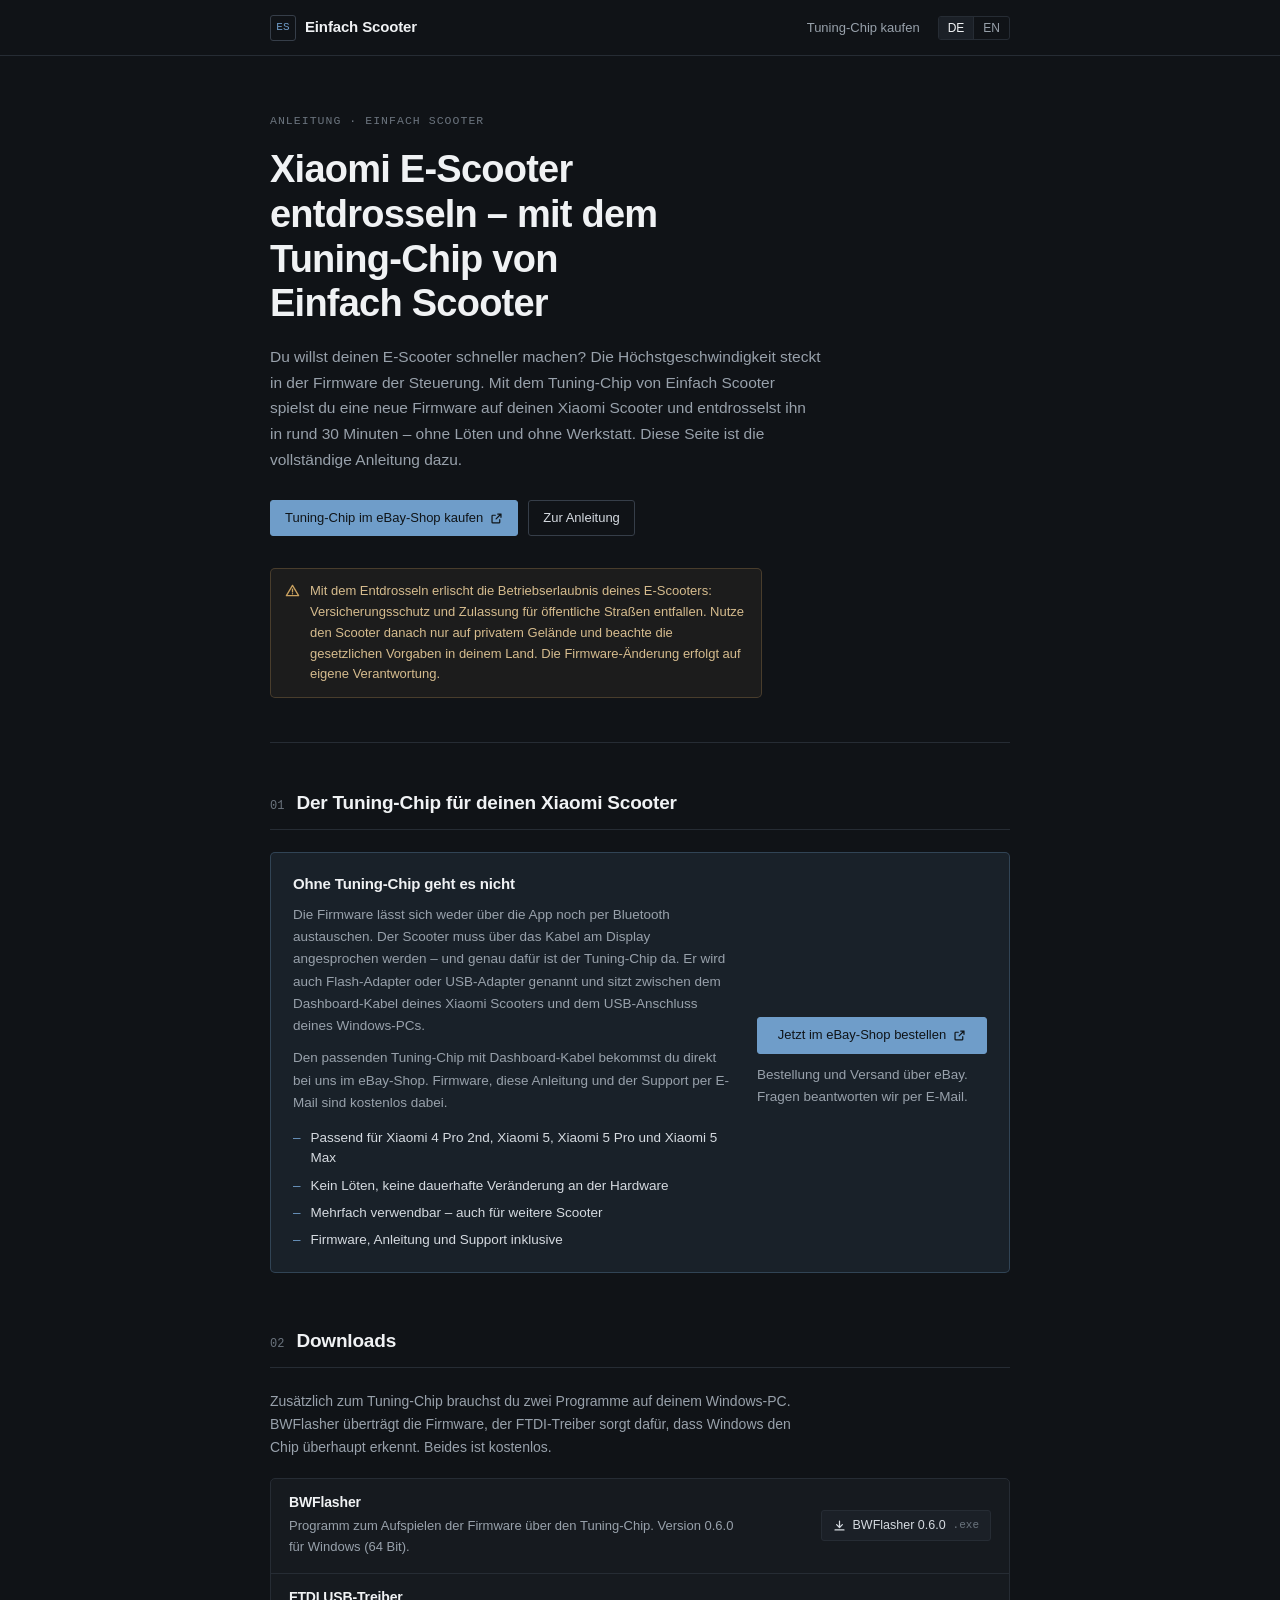
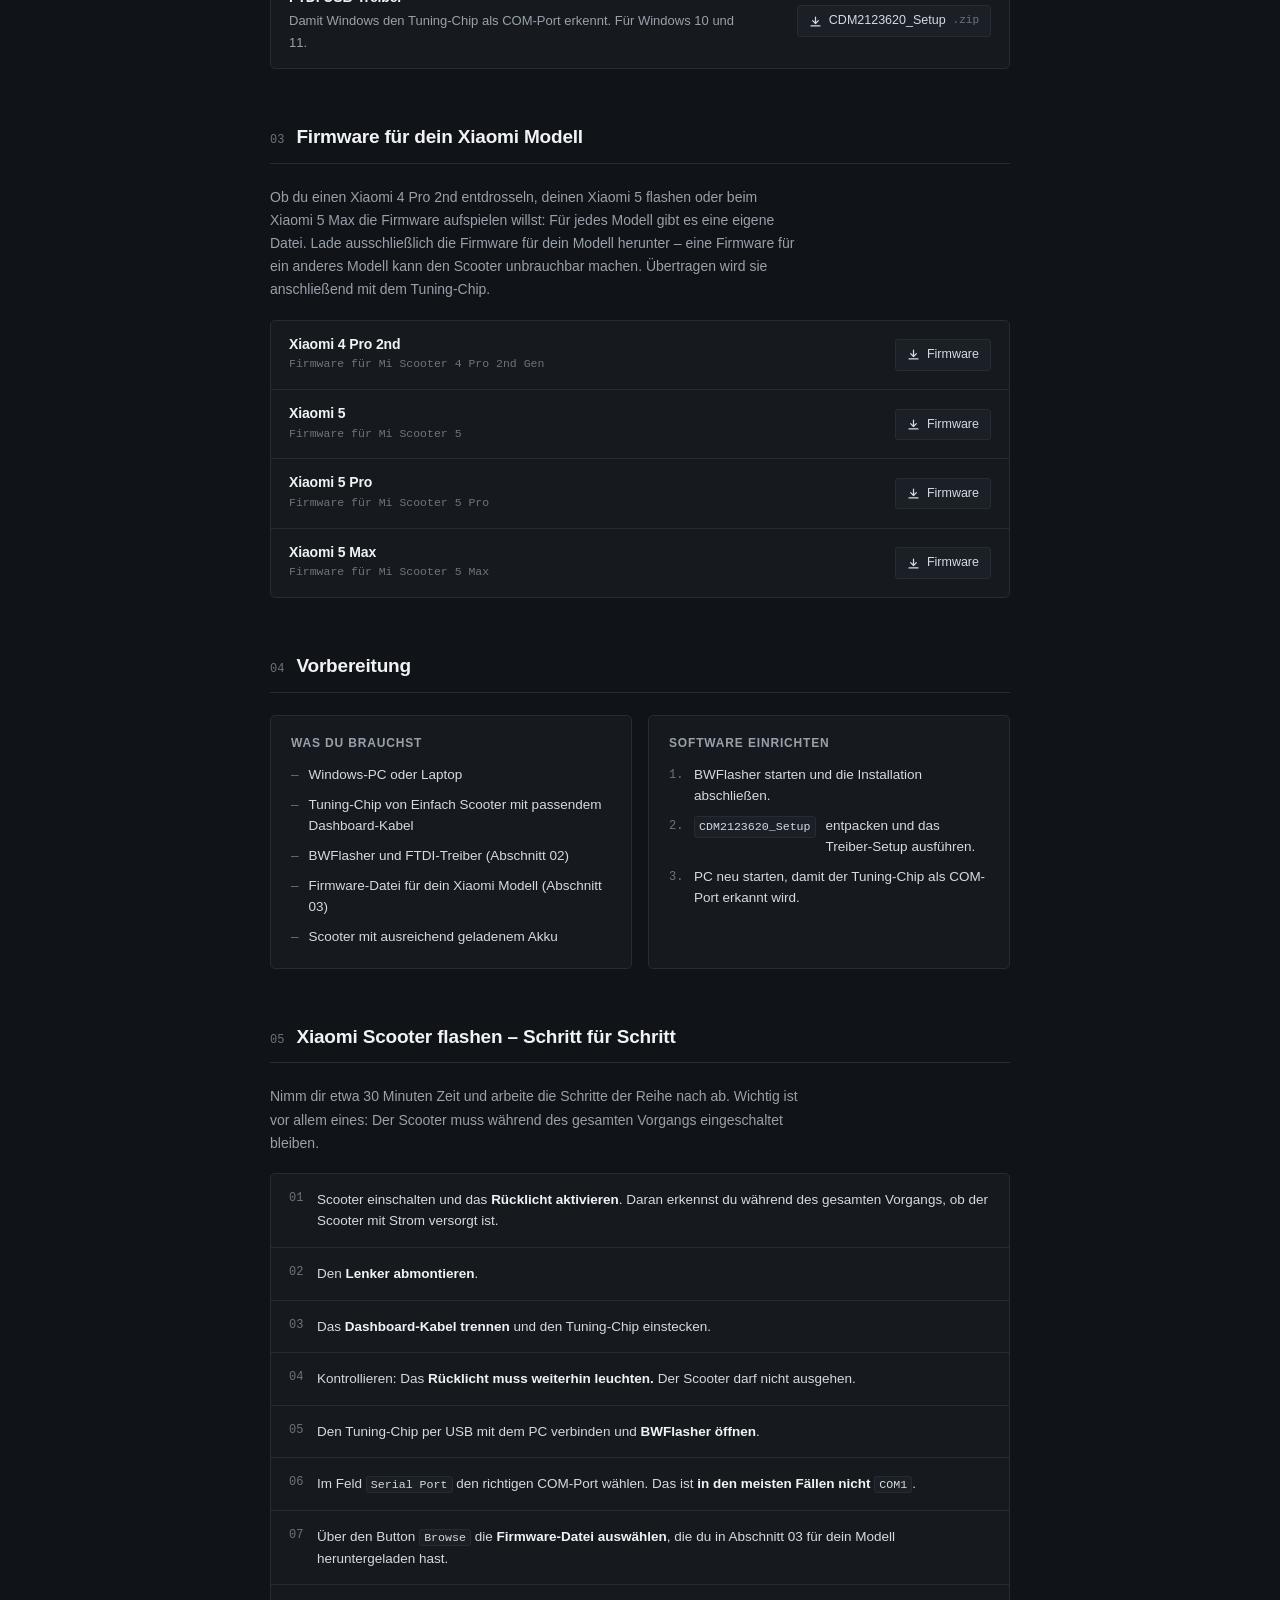
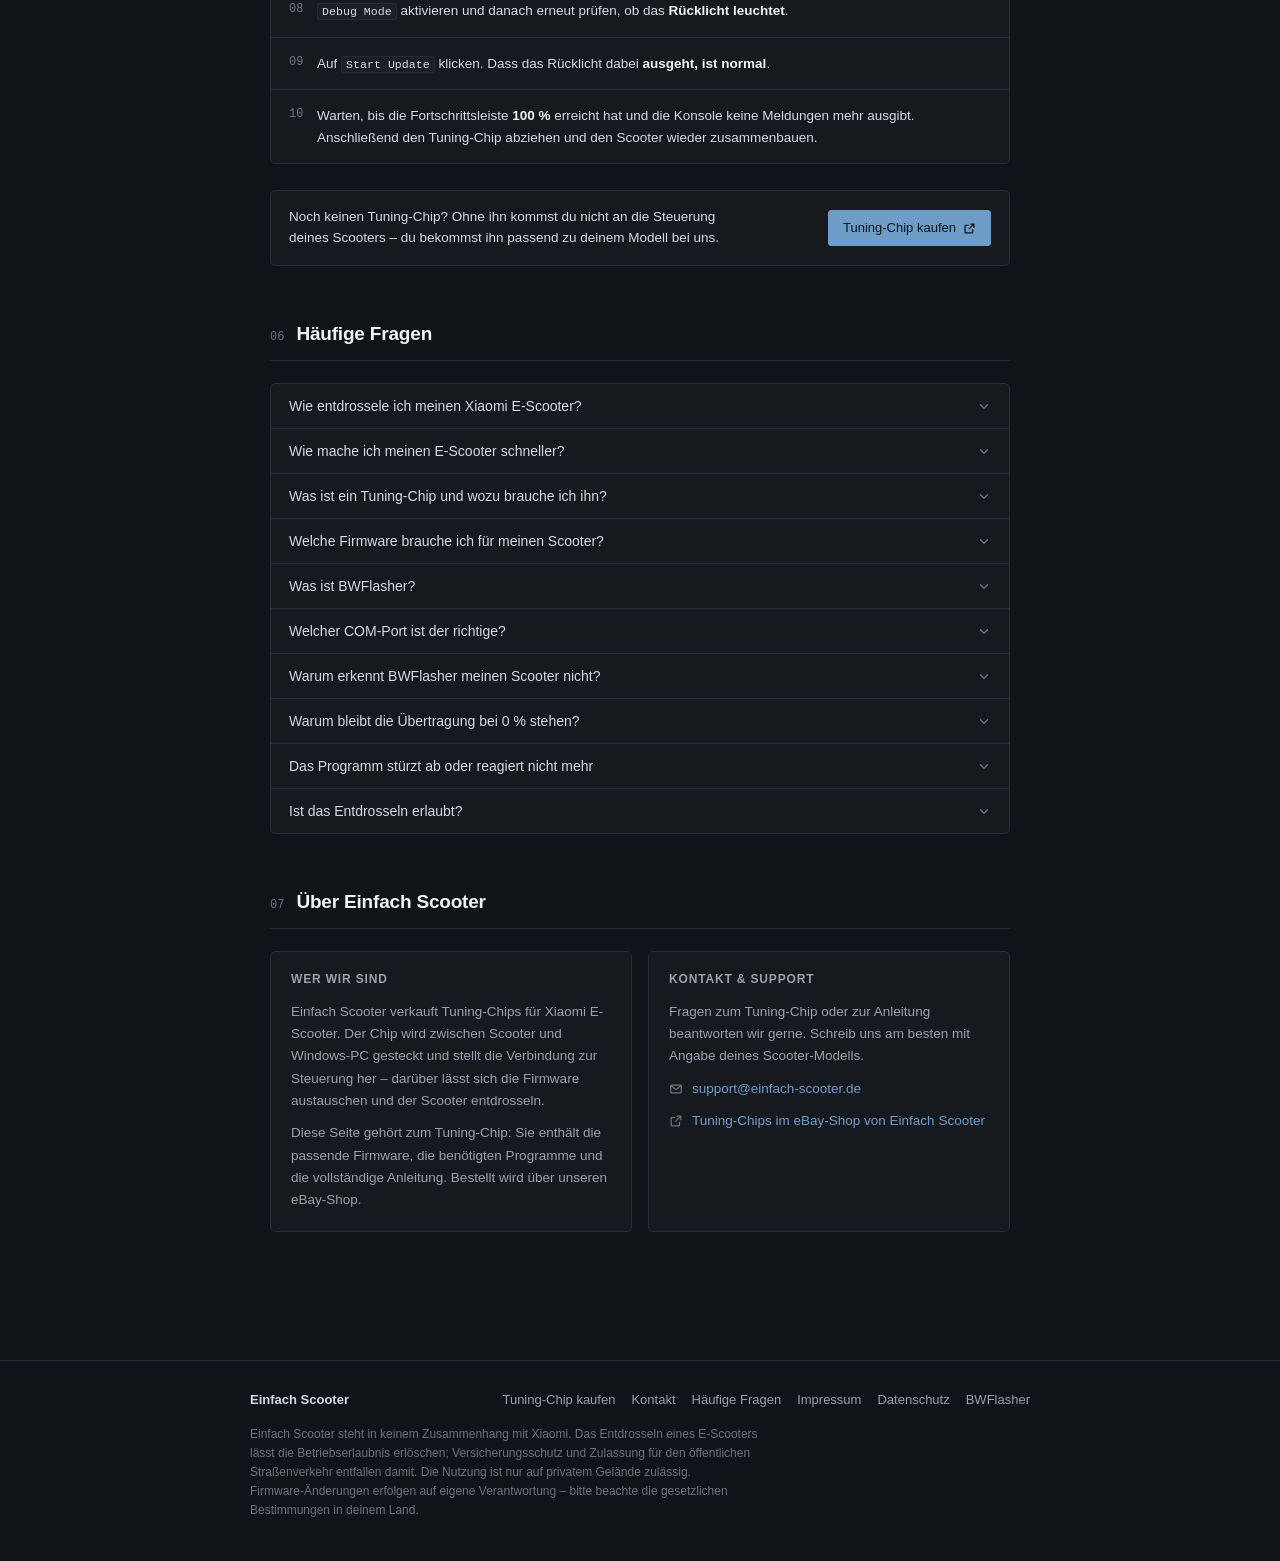
==== commit 068a9d7f: "Legal stuff" ====
--- a/index.html
+++ b/index.html
@@ -619,6 +619,8 @@
         <a href="https://www.ebay.de/usr/einfach_scooter" target="_blank" rel="noopener" data-i18n="nav.shop">Tuning-Chip kaufen</a>
         <a href="mailto:support@einfach-scooter.de" data-i18n="footer.contact">Kontakt</a>
         <a href="#faq" data-i18n="footer.faq">Häufige Fragen</a>
+        <a href="impressum.html">Impressum</a>
+        <a href="datenschutz.html">Datenschutz</a>
         <a href="https://github.com/scooterteam/bw-flasher" target="_blank" rel="noopener">BWFlasher</a>
       </div>
     </div>
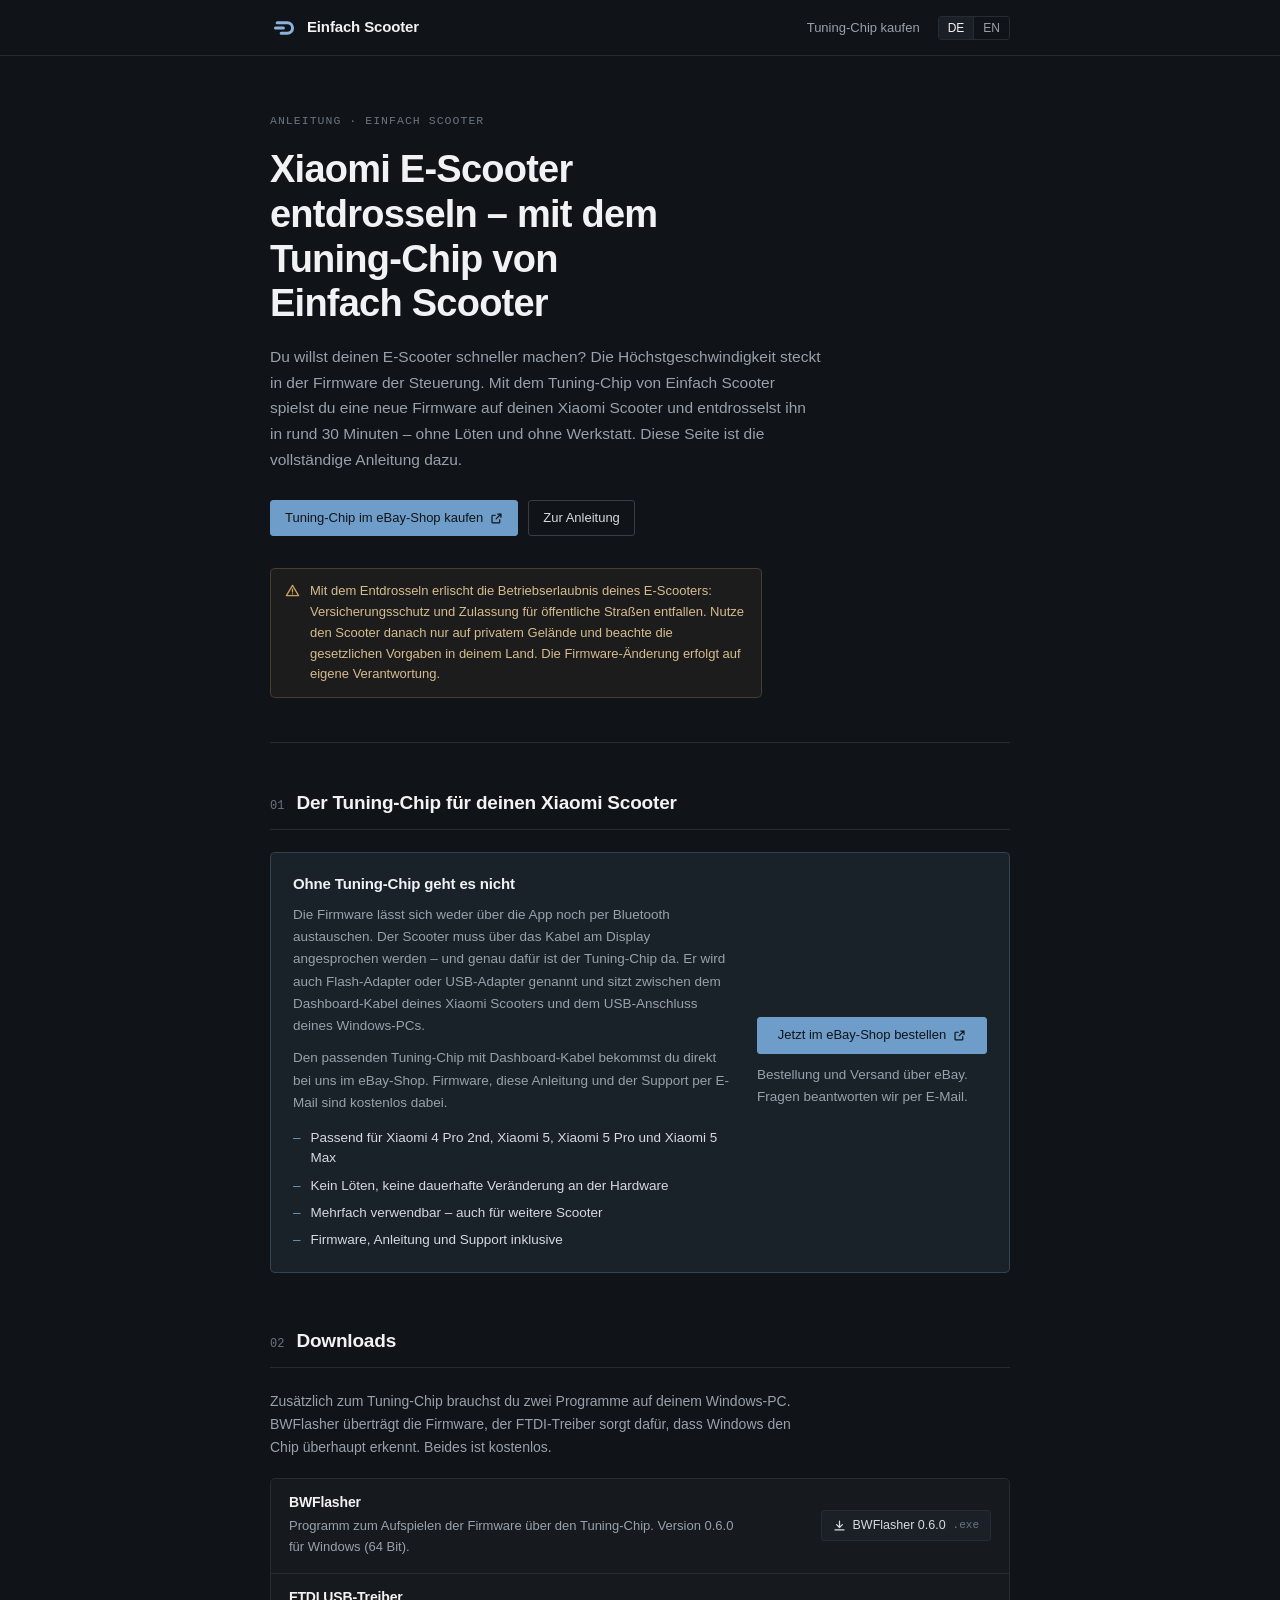
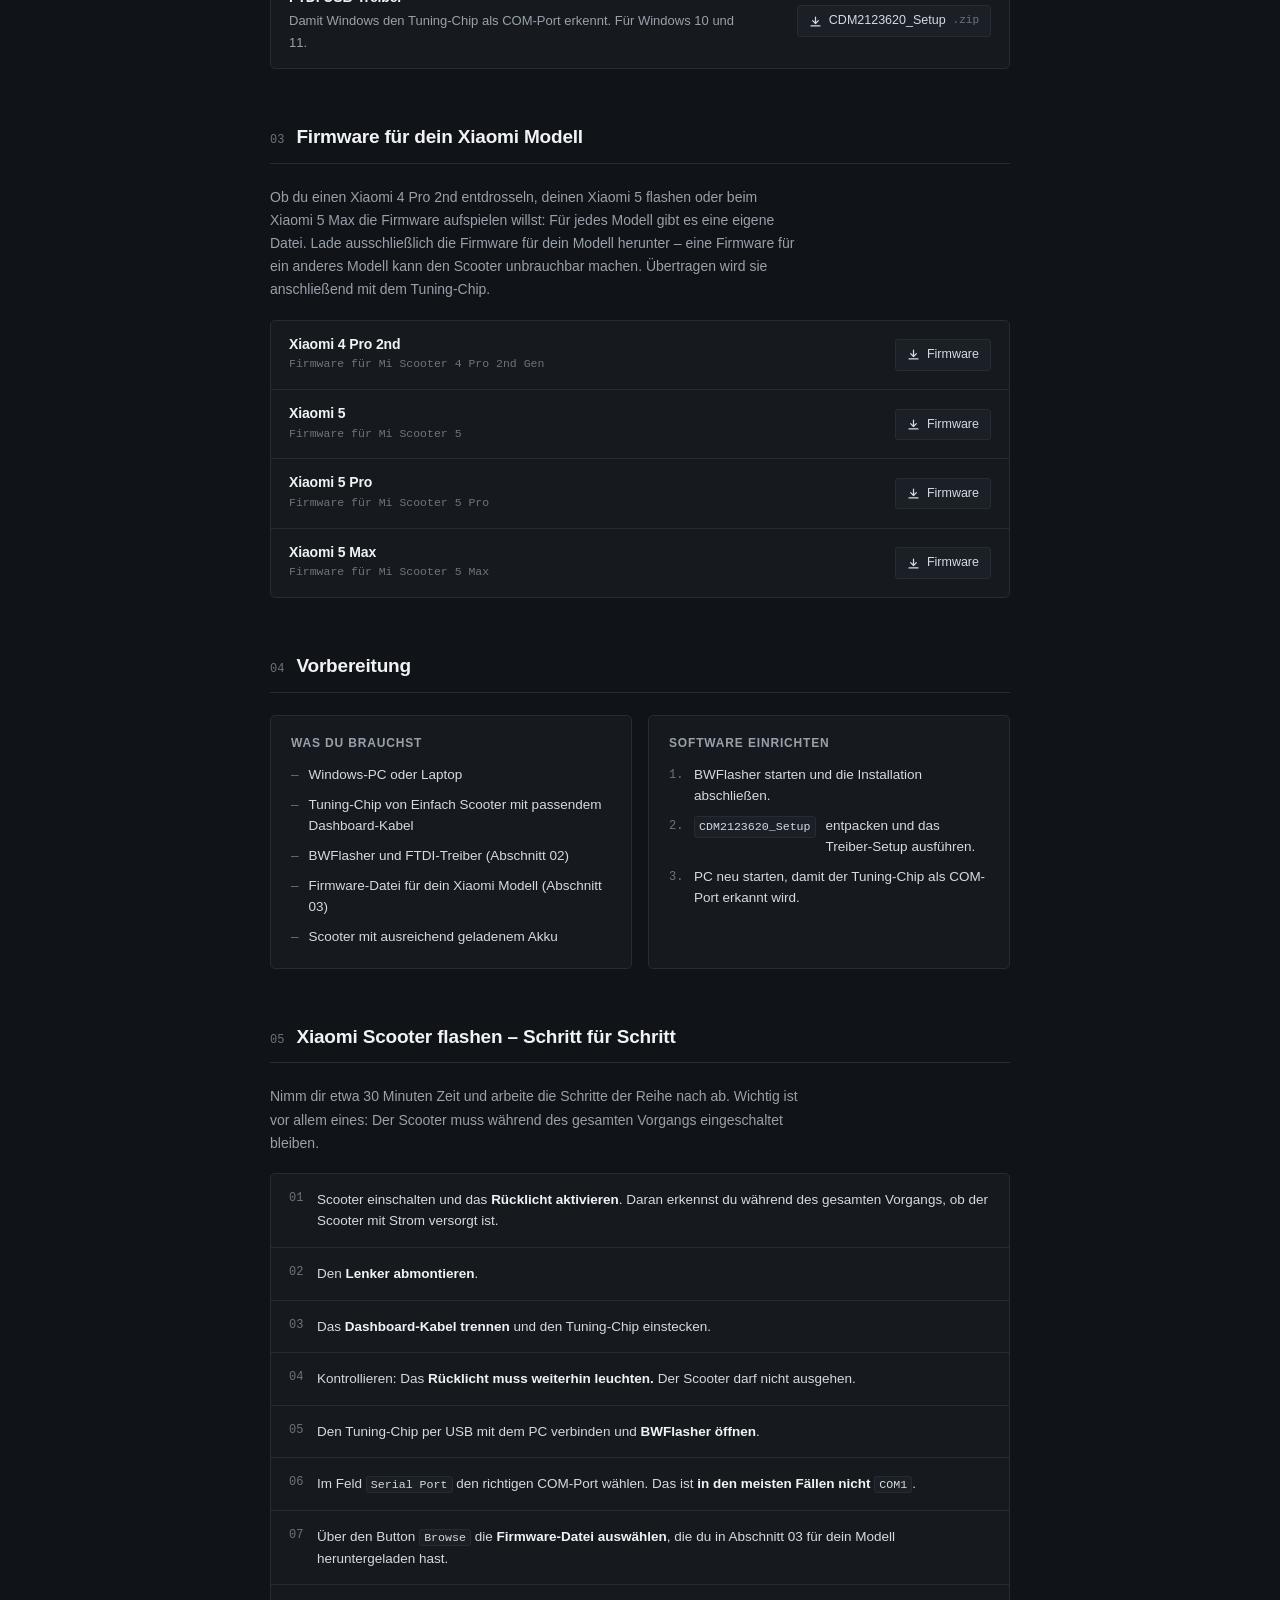
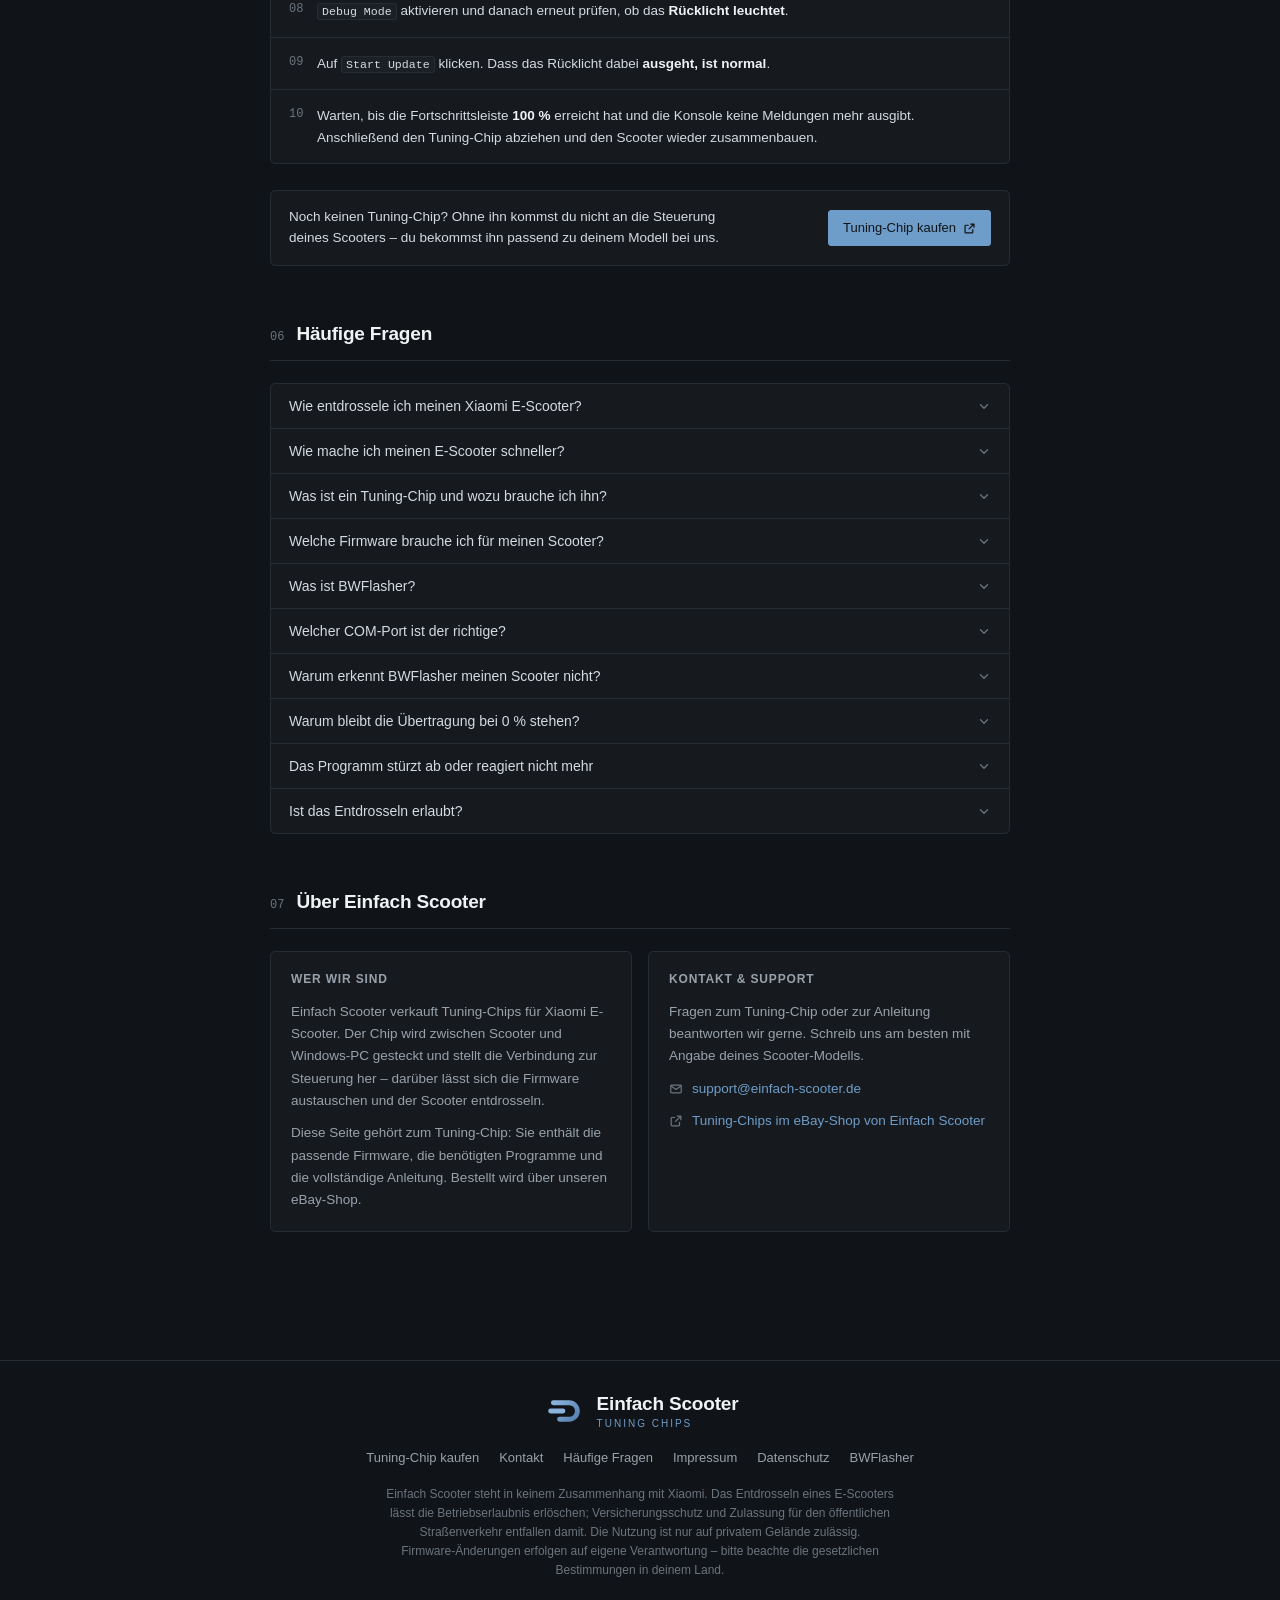
==== commit 3c242aeb: "Added Icons" ====
--- a/index.html
+++ b/index.html
@@ -53,6 +53,7 @@
         "name": "Einfach Scooter",
         "alternateName": ["Einfach-Scooter", "einfach-scooter.de"],
         "url": "https://einfach-scooter.de/",
+        "logo": "https://einfach-scooter.de/assets/logo.svg",
         "email": "support@einfach-scooter.de",
         "description": "Einfach Scooter verkauft Tuning-Chips (Flash-Adapter), mit denen sich die Firmware von Xiaomi E-Scootern über einen Windows-PC austauschen lässt.",
         "areaServed": "DE",
@@ -165,7 +166,10 @@
 <header class="site-header">
   <div class="header-inner">
     <a class="brand" href="/">
-      <span class="brand-mark" aria-hidden="true">ES</span>
+      <svg class="brand-mark" viewBox="0 0 128 128" aria-hidden="true" focusable="false">
+        <path d="M 33 40 H 79 a 24 24 0 0 1 0 48 H 51"/>
+        <path d="M 25 64 H 61"/>
+      </svg>
       <span class="brand-name">Einfach Scooter</span>
     </a>
 
@@ -614,7 +618,13 @@
 <footer class="site-footer">
   <div class="footer-inner">
     <div class="footer-top">
-      <div class="footer-brand">Einfach Scooter</div>
+      <div class="footer-brand">
+        <img class="footer-mark" src="assets/logo.svg" alt="Einfach Scooter" width="128" height="128">
+        <span class="footer-brand-text">
+          Einfach Scooter
+          <span>Tuning Chips</span>
+        </span>
+      </div>
       <div class="footer-links">
         <a href="https://www.ebay.de/usr/einfach_scooter" target="_blank" rel="noopener" data-i18n="nav.shop">Tuning-Chip kaufen</a>
         <a href="mailto:support@einfach-scooter.de" data-i18n="footer.contact">Kontakt</a>
--- a/assets/css/layout.css
+++ b/assets/css/layout.css
@@ -32,18 +32,13 @@
 }
 
 .brand-mark {
-  width: 26px;
-  height: 26px;
-  border: 1px solid var(--c-border-hi);
-  border-radius: var(--r-sm);
-  display: flex;
-  align-items: center;
-  justify-content: center;
-  font-family: var(--f-mono);
-  font-size: 11px;
-  font-weight: 500;
-  color: var(--c-accent);
-  letter-spacing: .02em;
+  width: 28px;
+  height: 28px;
+  flex: none;
+  fill: none;
+  stroke: var(--c-accent-hi);
+  stroke-width: 14;
+  stroke-linecap: round;
 }
 
 .brand-name {
@@ -124,22 +119,51 @@
 
 .footer-top {
   display: flex;
+  flex-direction: column;
   align-items: center;
-  justify-content: space-between;
-  flex-wrap: wrap;
-  gap: 12px;
+  gap: 14px;
 }
 
+/* Footer-Titel über den Links: Bildmarke als SVG, Schrift als echter
+   HTML-Text. Text im SVG würde bei dieser Größe auf ~5px skalieren
+   und dadurch matschig rendern. */
 .footer-brand {
-  font-size: 13px;
+  display: flex;
+  align-items: center;
+  gap: 11px;
+}
+
+.footer-mark {
+  display: block;
+  flex: none;
+  width: 44px;
+  height: 44px;
+}
+
+.footer-brand-text {
+  display: flex;
+  flex-direction: column;
+  gap: 3px;
+  font-size: 19px;
   font-weight: 600;
-  color: var(--c-text);
+  line-height: 1.1;
+  letter-spacing: -.01em;
+  color: var(--c-heading);
+}
+
+.footer-brand-text span {
+  font-size: 10px;
+  font-weight: 500;
+  letter-spacing: .2em;
+  text-transform: uppercase;
+  color: var(--c-accent);
 }
 
 .footer-links {
   display: flex;
   flex-wrap: wrap;
-  gap: 16px;
+  justify-content: center;
+  gap: 12px 20px;
 }
 
 .footer-links a {
@@ -155,4 +179,6 @@
   color: var(--c-faint);
   line-height: 1.6;
   max-width: 78ch;
+  margin: 2px auto 0;
+  text-align: center;
 }
